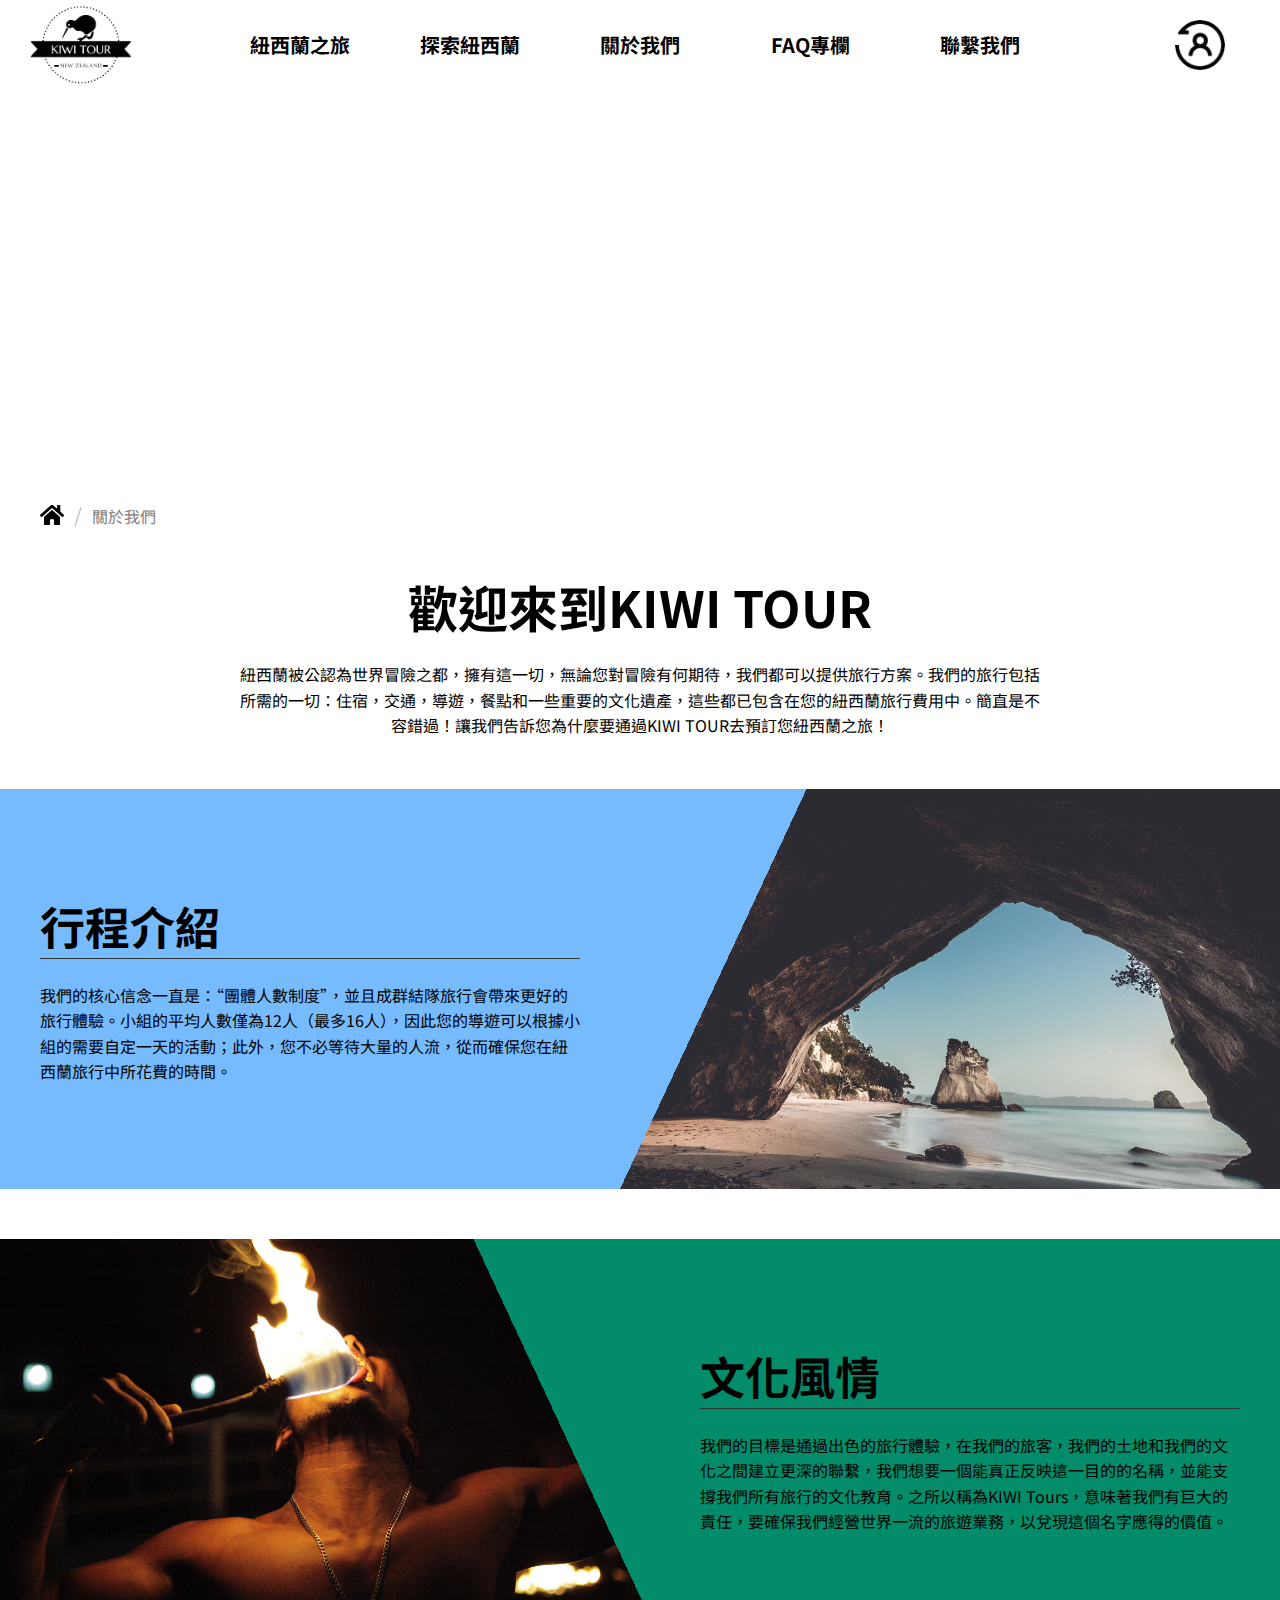
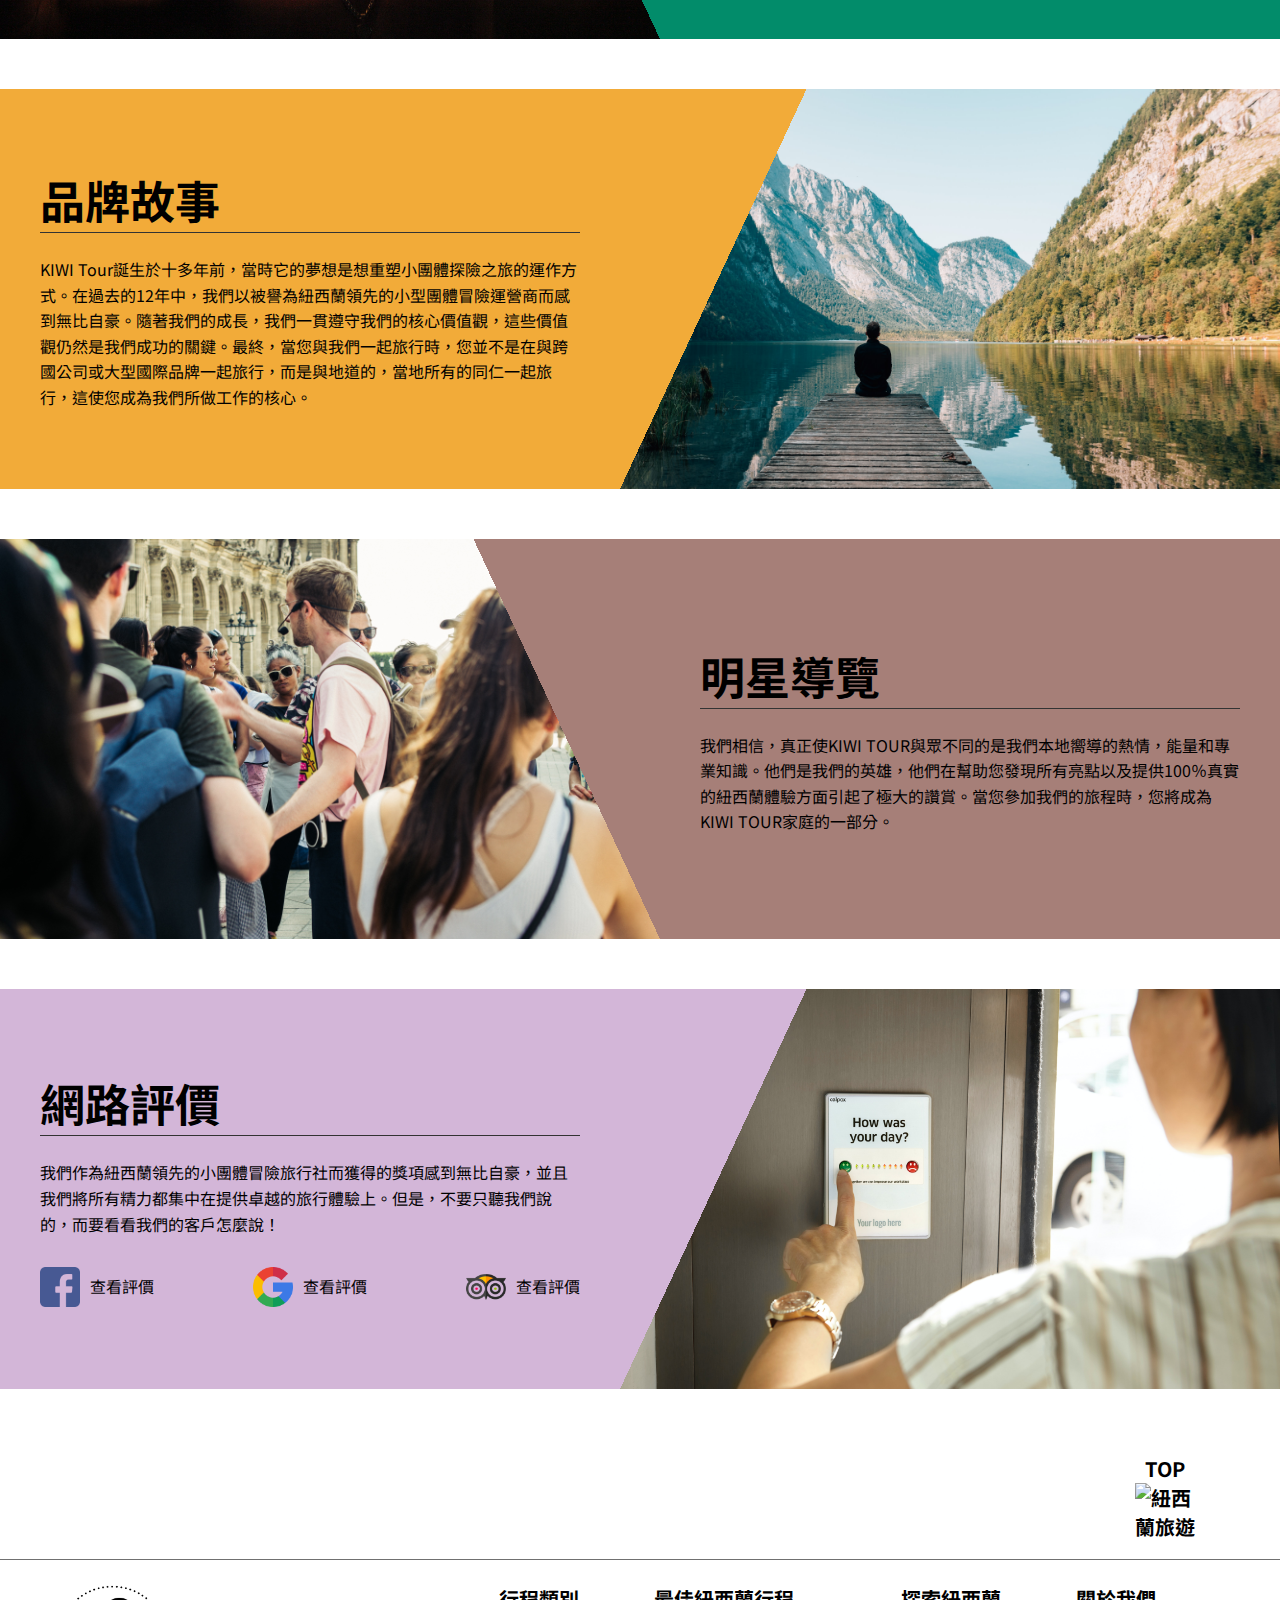
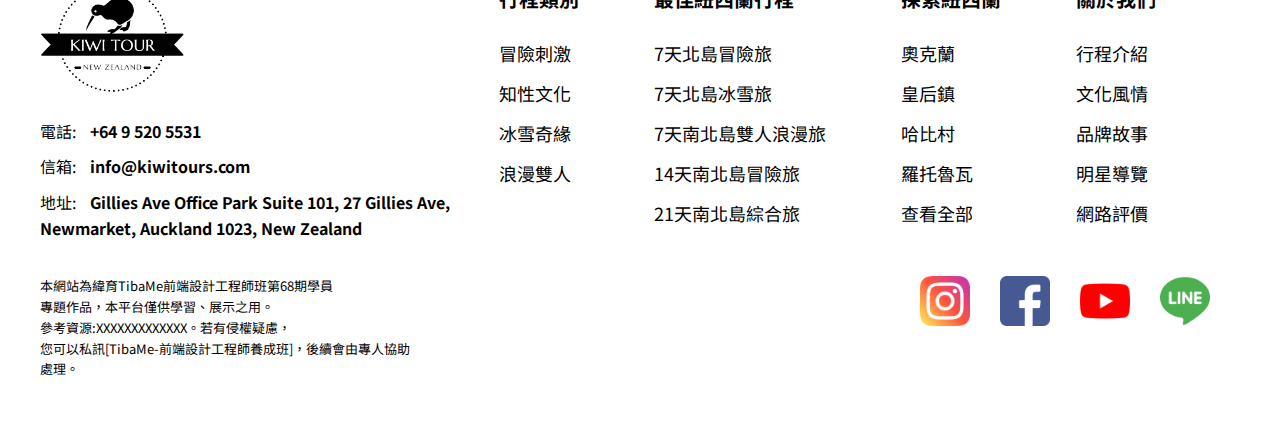
==== about-us.html @ d342725b "Version1" ====
<!DOCTYPE html>
<html lang="en">
<head>
    <meta charset="UTF-8">
    <meta http-equiv="X-UA-Compatible" content="IE=edge">
    <meta name="viewport" content="width=device-width, initial-scale=1.0">
    <title>KIWI TOUR 紐西蘭旅遊網站</title>
    <link rel="stylesheet" href="./css/homepage/common.css">
    <link rel="stylesheet" href="./css/about-us/about-us.css">
    <link rel="preconnect" href="https://fonts.gstatic.com">
    <link href="https://fonts.googleapis.com/css2?family=Noto+Sans+TC:wght@300;400;500;700&display=swap" rel="stylesheet">
    <link rel="stylesheet" href="./vender/animate/animate.css">
</head>
<body>
    <!-- Header區塊 -->
    <header>
        <nav>
            <a class="logo" href="./index.html">
                <img src="./images/logo.png" alt="紐西蘭旅遊網的logo">
            </a>
            <ul class="main-nav">
                <li>
                    <a class="cool-link" href="./index.html">紐西蘭之旅</a>
                    <ul class="sub-nav">
                        <li class="activated1"><a href="./travel-category.html">冒險刺激</a></li>
                        <li class="activated2"><a href="./travel-category.html">知性文化</a></li>
                        <li class="activated3"><a href="./travel-category.html">冰雪奇緣</a></li>
                        <li class="activated4"><a href="./travel-category.html">浪漫雙人</a></li>
                    </ul>
                </li>
                <li>
                    <a class="cool-link" href="./discover-nz.html">探索紐西蘭</a>
                    <ul class="sub-nav">
                        <li class="discover-all-destination"><a href="./discover-nz.html">查看所有地區</a></li>
                        <li class="north">
                            <a href="javascript:;">北島</a>
                            <ul class="sub-nav third">
                              <li><a href="./auckland.html">奧克蘭</a></li>
                              <li><a href="./auckland.html">羅托魯瓦</a></li>
                              <li><a href="./auckland.html">威靈頓</a></li>
                              <li><a href="./auckland.html">螢火蟲洞</a></li>
                              <li><a href="./auckland.html">哈比村</a></li>
                              <li><a href="./auckland.html">陶波湖</a></li>
                              <li><a href="./auckland.html">末日火山</a></li>   
                            </ul>
                        </li>
                        <li class="south">
                            <a href="javascript:;">南島</a>
                            <ul class="sub-nav third">
                              <li><a href="./auckland.html">基督城</a></li>
                              <li><a href="./auckland.html">提卡波湖</a></li>
                              <li><a href="./auckland.html">米佛峽灣</a></li>
                              <li><a href="./auckland.html">瓦納卡</a></li>
                              <li><a href="./auckland.html">但尼丁</a></li>
                              <li><a href="./auckland.html">皇后鎮</a></li>
                              <li><a href="./auckland.html">約瑟夫冰川</a></li>   
                            </ul>
                        </li>
                    </ul>
                </li>
                <li>
                    <a class="cool-link" href="./about-us.html">關於我們</a>
                    <ul class="sub-nav">
                        <li class="about-me-hover"><a href="./about-us.html">行程介紹</a></li>
                        <li class="about-me-hover"><a href="./about-us.html">文化風情</a></li>
                        <li class="about-me-hover"><a href="./about-us.html">品牌故事</a></li>
                        <li class="about-me-hover"><a href="./about-us.html">明星導覽</a></li>
                        <li class="about-me-hover"><a href="./about-us.html">網路評價</a></li>
                    </ul>
    
                </li>
                <li><a href="javascript:;">FAQ專欄</a></li>
                <li><a href="javascript:;">聯繫我們</a></li>
            </ul>
            <ul class="login-main-nav">
                <li>
                    <a class="login" href="javascript:;">
                        <img src="./images/icon-homepage/login.png" alt="紐西蘭旅遊網站會員登入">
                    </a>
                    <ul class="login-sub-nav">
                        <li><a href="javascript:;">登入</a></li>
                        <li><a href="javascript:;">建立帳號</a></li>
                    </ul>
                </li>    
            </ul>
        </nav>
        <div class="main-banner"></div>
    </header>
    <!-- Header區塊結束 -->
    <!-- Main區塊開始 -->
    <main>
        <!-- 麵包屑區塊 -->
        <div class="breadscrumb">
            <ul class="breadscrumb-list">
                <li>
                    <a href="./index.html">
                        <img src="./images/bread_scrumb.png" alt="麵包屑回首頁的icon">
                    </a>
                </li>
                <li><a href="./about-us.html">關於我們</a></li>

            </ul>
        </div>
        <div class="wrap">
            <h1>歡迎來到KIWI TOUR</h1>
            <p>紐西蘭被公認為世界冒險之都，擁有這一切，無論您對冒險有何期待，我們都可以提供旅行方案。我們的旅行包括所需的一切：住宿，交通，導遊，餐點和一些重要的文化遺產，這些都已包含在您的紐西蘭旅行費用中。簡直是不容錯過！讓我們告訴您為什麼要通過KIWI TOUR去預訂您紐西蘭之旅！</p>
        </div>
        <div class="wrapper">
            <div class="tour-banner">
                <div class="tour-container">
                    <div class="tourbanner-text">
                        <h2>行程介紹</h2>
                        <br>
                        <p>我們的核心信念一直是：“團體人數制度”，並且成群結隊旅行會帶來更好的旅行體驗。小組的平均人數僅為12人（最多16人），因此您的導遊可以根據小組的需要自定一天的活動；此外，您不必等待大量的人流，從而確保您在紐西蘭旅行中所花費的時間。</p>
                    </div>
                </div>
            </div>
            <div class="culture-banner">
                <div class="culture-container">
                    <div class="culturebanner-text">
                        <h2>文化風情</h2>
                        <br>
                        <p>我們的目標是通過出色的旅行體驗，在我們的旅客，我們的土地和我們的文化之間建立更深的聯繫，我們想要一個能真正反映這一目的的名稱，並能支撐我們所有旅行的文化教育。之所以稱為KIWI Tours，意味著我們有巨大的責任，要確保我們經營世界一流的旅遊業務，以兌現這個名字應得的價值。</p>
                    </div>
                </div>
            </div>
            <div class="story-banner">
                <div class="story-container">
                    <div class="storybanner-text">
                        <h2>品牌故事</h2>
                        <br>
                        <p> KIWI Tour誕生於十多年前，當時它的夢想是想重塑小團體探險之旅的運作方式。在過去的12年中，我們以被譽為紐西蘭領先的小型團體冒險運營商而感到無比自豪。隨著我們的成長，我們一貫遵守我們的核心價值觀，這些價值觀仍然是我們成功的關鍵。最終，當您與我們一起旅行時，您並不是在與跨國公司或大型國際品牌一起旅行，而是與地道的，當地所有的同仁一起旅行，這使您成為我們所做工作的核心。</p>
                    </div>
                </div>
            </div>
            <div class="guide-banner">
                <div class="guide-container">
                    <div class="guidebanner-text">
                        <h2>明星導覽</h2>
                        <br>
                        <p> 我們相信，真正使KIWI TOUR與眾不同的是我們本地嚮導的熱情，能量和專業知識。他們是我們的英雄，他們在幫助您發現所有亮點以及提供100％真實的紐西蘭體驗方面引起了極大的讚賞。當您參加我們的旅程時，您將成為KIWI TOUR家庭的一部分。</p>
                    </div>
                </div>
            </div>
            <div class="review-banner">
                <div class="review-container">
                    <div class="reviewbanner-text">
                        <h2>網路評價</h2>
                        <br>
                        <p>我們作為紐西蘭領先的小團體冒險旅行社而獲得的獎項感到無比自豪，並且我們將所有精力都集中在提供卓越的旅行體驗上。但是，不要只聽我們說的，而要看看我們的客戶怎麼說！</p>
                        <div class="review-button">
                            <div class="facebook">
                                <img src="./images/about-us/facebook.png" alt="">
                                <p>
                                    <a href="https://www.facebook.com" target="_blank">查看評價</a>
                                </p>
                            </div>
                            <div class="google">
                                <img src="./images/about-us/google.png" alt="">
                                <p>
                                    <a href="https://www.google.com" target="_blank">查看評價</a>
                                </p>
                            </div>
                            <div class="tripadvisor">
                                <img src="./images/about-us/tripadvisor.png" alt="">
                                <p>
                                    <a href="https://www.tripadvisor.com" target="_blank">查看評價</a>
                                </p>
                            </div>
                        </div>
                    </div>



                </div>
            </div>
        </div>
    </main>
    <!-- Main區塊結束 -->

    <!-- Footer區塊開始 -->
    <footer>
        <div class="footer-top">
            <a class="go-to-top" href="#">
                <span>TOP</span>
                <img src="./images/icon-HomePage/sheep.png" alt="紐西蘭旅遊網回首頁icon">
            </a>
            <div class="info">
                <a href="./index.html"><img src="./images/logo.png" alt="KiwiTours紐西蘭之旅的logo"></a>
                <p>電話: <a href="javascript:;">+64 9 520 5531</a></p>
                <p>信箱: <a href="javascript:;">info@kiwitours.com</a></p>
                <p>地址: <a href="javascript:;">Gillies Ave Office Park Suite 101, 27 Gillies Ave, Newmarket, Auckland 1023, New Zealand</a></p>
            </div>
            <ul>
                <li>
                    <span>行程類別</span>
                    <ul class="children">
                        <li><a href="./travel-category.html">冒險刺激</a></li>
                        <li><a href="./travel-category.html">知性文化</a></li>
                        <li><a href="./travel-category.html">冰雪奇緣</a></li>
                        <li><a href="./travel-category.html">浪漫雙人</a></li>
                    </ul>
                </li>
                <li>
                    <span>最佳紐西蘭行程</span>
                    <ul class="children">
                        <li><a href="./travel-item.html">7天北島冒險旅</a></li>
                        <li><a href="./travel-item.html">7天北島冰雪旅</a></li>
                        <li><a href="./travel-item.html">7天南北島雙人浪漫旅</a></li>
                        <li><a href="./travel-item.html">14天南北島冒險旅</a></li>
                        <li><a href="./travel-item.html">21天南北島綜合旅</a></li>
                    </ul>
                </li>
                <li>
                    <span>探索紐西蘭</span>
                    <ul class="children">
                        <li><a href="./auckland.html">奧克蘭</a></li>
                        <li><a href="./auckland.html">皇后鎮</a></li>
                        <li><a href="./auckland.html">哈比村</a></li>
                        <li><a href="./auckland.html">羅托魯瓦</a></li>
                        <li><a href="./discover-nz.html">查看全部</a></li>
                    </ul>
                </li>
                <li>
                    <span>關於我們</span>
                    <ul class="children">
                        <li><a href="./about-us.html">行程介紹</a></li>
                        <li><a href="./about-us.html">文化風情</a></li>
                        <li><a href="./about-us.html">品牌故事</a></li>
                        <li><a href="./about-us.html">明星導覽</a></li>
                        <li><a href="./about-us.html">網路評價</a></li>
                    </ul>
                </li>
            </ul>
        </div>
        <div class="footer-bottom">
            <div class="about">
                <p>本網站為緯育TibaMe前端設計工程師班第68期學員</p>
                <p>專題作品，本平台僅供學習、展示之用。</p>
                <p>參考資源:XXXXXXXXXXXXX。若有侵權疑慮，</p>
                <p>您可以私訊[TibaMe-前端設計工程師養成班]，後續會由專人協助處理。</p>
            </div>
            <ul>
                <li><a href="javascript:;"><img src="./images/icon-homepage/instagram.png" alt="紐西蘭之旅的官方ig連結"></a></li>
                <li><a href="javascript:;"><img src="./images/icon-homepage/facebook.png" alt="紐西蘭之旅的官方臉書連結"></a></li>
                <li><a href="javascript:;"><img src="./images/icon-homepage/youtube.png" alt="紐西蘭之旅的官方Youtube連結"></a></li>
                <li><a href="javascript:;"><img src="./images/icon-homepage/line.png" alt="紐西蘭之旅的官方Line帳號連結"></a></li>
            </ul>
        </div>
    </footer>
    <!-- Footer區塊結束 -->
    <script src="./js/travel-item.js"></script>
</body>
</html>
---- css/homepage/common.css ----
* {
  margin: 0;
  padding: 0;
}

html {
  scroll-behavior: smooth;
  font-family: "Noto Sans TC", sans-serif;
}

body {
  color: black;
}

a {
  outline: none;
  text-decoration: none;
}

ul {
  list-style: none;
}

h1 {
  font-size: 50px;
  font-weight: bold;
}
h2 {
  font-size: 45px;
  font-weight: bold;
}

h3 {
  font-size: 35px;
  font-weight: bold;
}

h4 {
  font-size: 26px;
  font-weight: bold;
}
h5 {
  font-size: 22px;
  font-weight: bold;
}

p {
  font-size: 16px;
  line-height: 1.6;
}
/* header部分 */
nav {
  width: 1260px;
  height: 80px;
  display: flex;
  justify-content: space-between;
  margin: 0 auto;
  margin-top: 5px;
  margin-bottom: 5px;
}

nav .logo {
  display: block;
  width: 100px;
  height: 100%;
  margin-left: 20px;
}

nav .logo img {
  height: 100%;
}

nav ul {
  display: flex;
  list-style: none;
  position: relative;
}

nav a {
  outline: none;
  text-decoration: none;
  color: black;
  text-align: center;
}

nav li a {
  display: block;
  padding: 0 25px;
  line-height: 80px;
  width: 120px;
  font-weight: bold;
  font-size: 20px;
}

nav .login {
  height: 100%;
  padding: 0 25px;
  display: flex;
  align-items: center;
  box-sizing: border-box;
  position: relative;
}

nav .login-sub-nav {
  position: absolute;
  display: flex;
  flex-direction: column;
  background-color: rgba(0, 0, 0, 0.5);
  right: 40px;
  top: 80px;
  opacity: 0;
  z-index: -1;
  transition: opacity 1s, z-index 0s ease 1s;
  margin-top: 5px;
}

nav .login-sub-nav a {
  line-height: 45px;
  text-align: center;
  color: white;
}

nav .login-sub-nav a:hover {
  background-color: #e01356;
  text-decoration: underline;
}

nav .login img {
  width: 50px;
  height: 50px;
}

nav .login-main-nav li:hover > .login-sub-nav {
  display: flex;
  z-index: 1;
  opacity: 1;
  transition: opacity 1s;
}

nav .main-nav li:hover > .sub-nav,
nav .sub-nav li:hover > .sub-nav {
  display: flex;
  z-index: 1;
  opacity: 1;
  transition: opacity 1s;
}

nav .sub-nav {
  position: absolute;
  flex-direction: column;
  /* display: none; */
  opacity: 0;
  z-index: -1;
  transition: opacity 1s, z-index 0s ease 1s;
  margin-top: 5px;
}

nav .sub-nav a {
  line-height: 50px;
  background-color: rgba(0, 0, 0, 0.5);
  color: white;
  text-align: center;
  width: 120px;
}

li.north ul a {
  background-color: white;
  color: black;
}

li.south ul li a {
  background-color: white;
  color: black;
}

nav .sub-nav .third {
  display: none;
  top: -5px;
  left: 100%;
  width: max-content;
  text-align: center;
  background-color: white;
  line-height: 45px;
  cursor: pointer;
  border: 1px solid grey;
}

li .activated1 a:hover {
  background-color: #70bd44;
  transition: 0.3s;
}

li .activated2 a:hover {
  background-color: #d59235;
  transition: 0.3s;
}

li .activated3 a:hover {
  background-color: #0495cf;
  transition: 0.3s;
}

li .activated4 a:hover {
  background-color: #a56072;
  transition: 0.3s;
}

li .north a:hover,
li .south a:hover {
  background-color: #e01356;
  text-decoration: underline;
  transition: 0.3s;
}

li .about-me-hover a:hover {
  background-color: #e01356;
  transition: 0.3s;
}

li .discover-all-destination a:hover {
  background-color: #e01356;
  transition: 0.3s;
}

ul .sub-nav .third li a:hover {
  background-color: #dcdcdc;
  text-decoration: underline;
  transition: 0.3s;
}

ul .sub-nav li:hover {
  text-decoration: underline;
}

/* Footer區塊 */
footer {
  border-top: 1px solid #707070;
  padding-top: 24px;
  font-size: 18px;
  margin-top: 100px;
}

footer .info {
  width: 450px;
}

footer .info > p {
  padding-bottom: 10px;
}

footer img {
  width: 145px;
  height: 110px;
  margin-bottom: 20px;
}
footer > div {
  width: 1200px;
  margin: 0 auto;
}

footer .footer-top .info p > a {
  text-decoration: none;
  color: black;
  font-weight: bold;
  margin-left: 10px;
  transition: 0.3s;
}

footer .footer-top .info p > a:hover {
  color: #e01356;
}

footer .footer-top {
  display: flex;
  margin-bottom: 25px;
}

footer .footer-top > ul {
  display: flex;
  margin: 0 auto;
}

footer .footer-top > ul > li span {
  font-size: 20px;
  font-weight: bold;
}

footer .footer-top > ul > li span:hover {
  cursor: pointer;
}

footer .footer-top > ul > li .children {
  margin-top: 20px;
}

footer .footer-top > ul > li {
  margin-right: 75px;
}

ul .children > li > a {
  color: black;
}

ul .children > li > a:hover {
  color: #e01356;
  cursor: pointer;
  transition: 0.3s;
  text-decoration: underline;
}

ul .children > li {
  line-height: 40px;
  display: flex;
  justify-content: left;
}

footer .footer-bottom {
  display: flex;
  height: 170px;
}

footer .footer-bottom .about p {
  font-size: 13px;
}

footer .footer-bottom ul {
  display: flex;
  margin-left: 500px;
}

footer .footer-bottom ul a {
  width: 60px;
  display: block;
  margin-right: 20px;
}

footer .footer-bottom ul img {
  width: 50px;
  height: 50px;
  transition: 0.5s ease-out;
}

footer .footer-bottom ul img:hover {
  margin-top: -15px;
}

.go-to-top img {
  width: 60px;
  height: 60px;
}
footer .footer-top {
  position: relative;
}

footer .footer-top .go-to-top {
  position: absolute;
  width: 50px;
  display: flex;
  flex-direction: column;
  font-size: 20px;
  color: black;
  align-items: center;
  right: 50px;
  top: -130px;
  font-weight: bold;
}
---- css/about-us/about-us.css ----
main {
  padding: 0px 0px 20px;
}

* {
  margin: 0;
  padding: 0;
}

/* Banner區塊 */
.main-banner {
  background-image: url(../../Images/about-us/about-us-banner.jpg);
  height: 400px;
  background-size: cover;
  background-position: center;
}

/* 麵包屑區塊 */

div.breadscrumb {
  height: 50px;
  padding-top: 10px;
  padding-left: 40px;
}

div.breadscrumb .breadscrumb-list img {
  height: 20px;
  padding-top: 5px;
}

div.breadscrumb .breadscrumb-list {
  display: flex;
}

div.breadscrumb .breadscrumb-list a {
  color: grey;
  text-decoration: none;
}

div.breadscrumb .breadscrumb-list a:hover {
  color: #e01356;
}

div.breadscrumb .breadscrumb-list li::before {
  content: "/";
  font-size: 20px;
  color: black;
  margin: 0 10px;
  color: silver;
}

div.breadscrumb .breadscrumb-list li:first-child::before {
  display: none;
}

/* 內文區塊 */

div.wrap h1 {
  text-align: center;
  margin: 20px 0;
}

div.wrap p {
  text-align: center;
  display: block;
  width: 800px;
  margin: 0 auto;
}

/* 行程介紹 */
div.tour-banner {
  width: 100%;
  height: 400px;
  background: linear-gradient(115deg, #7bf 55%, transparent 55%) center center /
      100% 100%,
    url(../../images/about-us/tour-banner.jpg) right center/ auto 130%;
  background-repeat: no-repeat;
  margin-bottom: 50px;
  margin-top: 50px;
}

div.tour-container {
  height: 100%;
  width: 1200px;
  margin: 0 auto;
}
div.tourbanner-text {
  height: 100%;
  display: flex;
  flex-direction: column;
  justify-content: center;
  width: 45%;
}
div.tourbanner-text h2 {
  border-bottom: 1px solid #333;
}

/* 文化風情 */
div.culture-banner {
  width: 100%;
  height: 400px;
  background: linear-gradient(245deg, #028c6a 55%, transparent 55%) center
      center / 100% 100%,
    url(../../images/about-us/culture-banner.jpg) left center/ auto 120%;
  margin-bottom: 50px;
}

div.culture-container {
  height: 100%;
  width: 1200px;
  margin: 0 auto;
}
div.culturebanner-text {
  height: 100%;
  display: flex;
  flex-direction: column;
  justify-content: center;
  width: 45%;
  float: right;
}
div.culturebanner-text h2 {
  border-bottom: 1px solid #333;
}

/* 品牌故事 */
div.story-banner {
  width: 100%;
  height: 400px;
  background: linear-gradient(115deg, #f2ab39 55%, transparent 55%) center
      center / 100% 100%,
    url(../../images/about-us/story-banner.jpg) right center/ auto 130%;
  background-repeat: no-repeat;
  margin-bottom: 50px;
}

div.story-container {
  height: 100%;
  width: 1200px;
  margin: 0 auto;
}
div.storybanner-text {
  height: 100%;
  display: flex;
  flex-direction: column;
  justify-content: center;
  width: 45%;
}
div.storybanner-text h2 {
  border-bottom: 1px solid #333;
}

/* 明星導覽 */
div.guide-banner {
  width: 100%;
  height: 400px;
  background: linear-gradient(245deg, #a67f78 55%, transparent 55%) center
      center / 100% 100%,
    url(../../images/about-us/guide-banner.jpg) left center/ auto 120%;
  margin-bottom: 50px;
}

div.guide-container {
  height: 100%;
  width: 1200px;
  margin: 0 auto;
}
div.guidebanner-text {
  height: 100%;
  display: flex;
  flex-direction: column;
  justify-content: center;
  width: 45%;
  float: right;
}
div.guidebanner-text h2 {
  border-bottom: 1px solid #333;
}

/* 網路評價 */
div.review-banner {
  width: 100%;
  height: 400px;
  background: linear-gradient(115deg, #d3b6d8 55%, transparent 55%) center
      center / 100% 100%,
    url(../../images/about-us/review-banner.jpg) right center/ auto 130%;
  background-repeat: no-repeat;
  margin-bottom: 50px;
}

div.review-container {
  height: 100%;
  width: 1200px;
  margin: 0 auto;
}
div.reviewbanner-text {
  height: 100%;
  display: flex;
  flex-direction: column;
  justify-content: center;
  width: 45%;
}
div.reviewbanner-text h2 {
  border-bottom: 1px solid #333;
}

div.review-button {
  display: flex;
  margin-top: 30px;
  justify-content: space-between;
}

div.facebook,
div.google,
div.tripadvisor {
  display: flex;
  align-items: center;
}

div.facebook img,
div.google img,
div.tripadvisor img {
  width: 40px;
  height: 40px;
  margin-right: 10px;
}

div.review-button a {
  color: black;
}

div.review-button a:hover {
  cursor: pointer;
  color: #e01356;
}
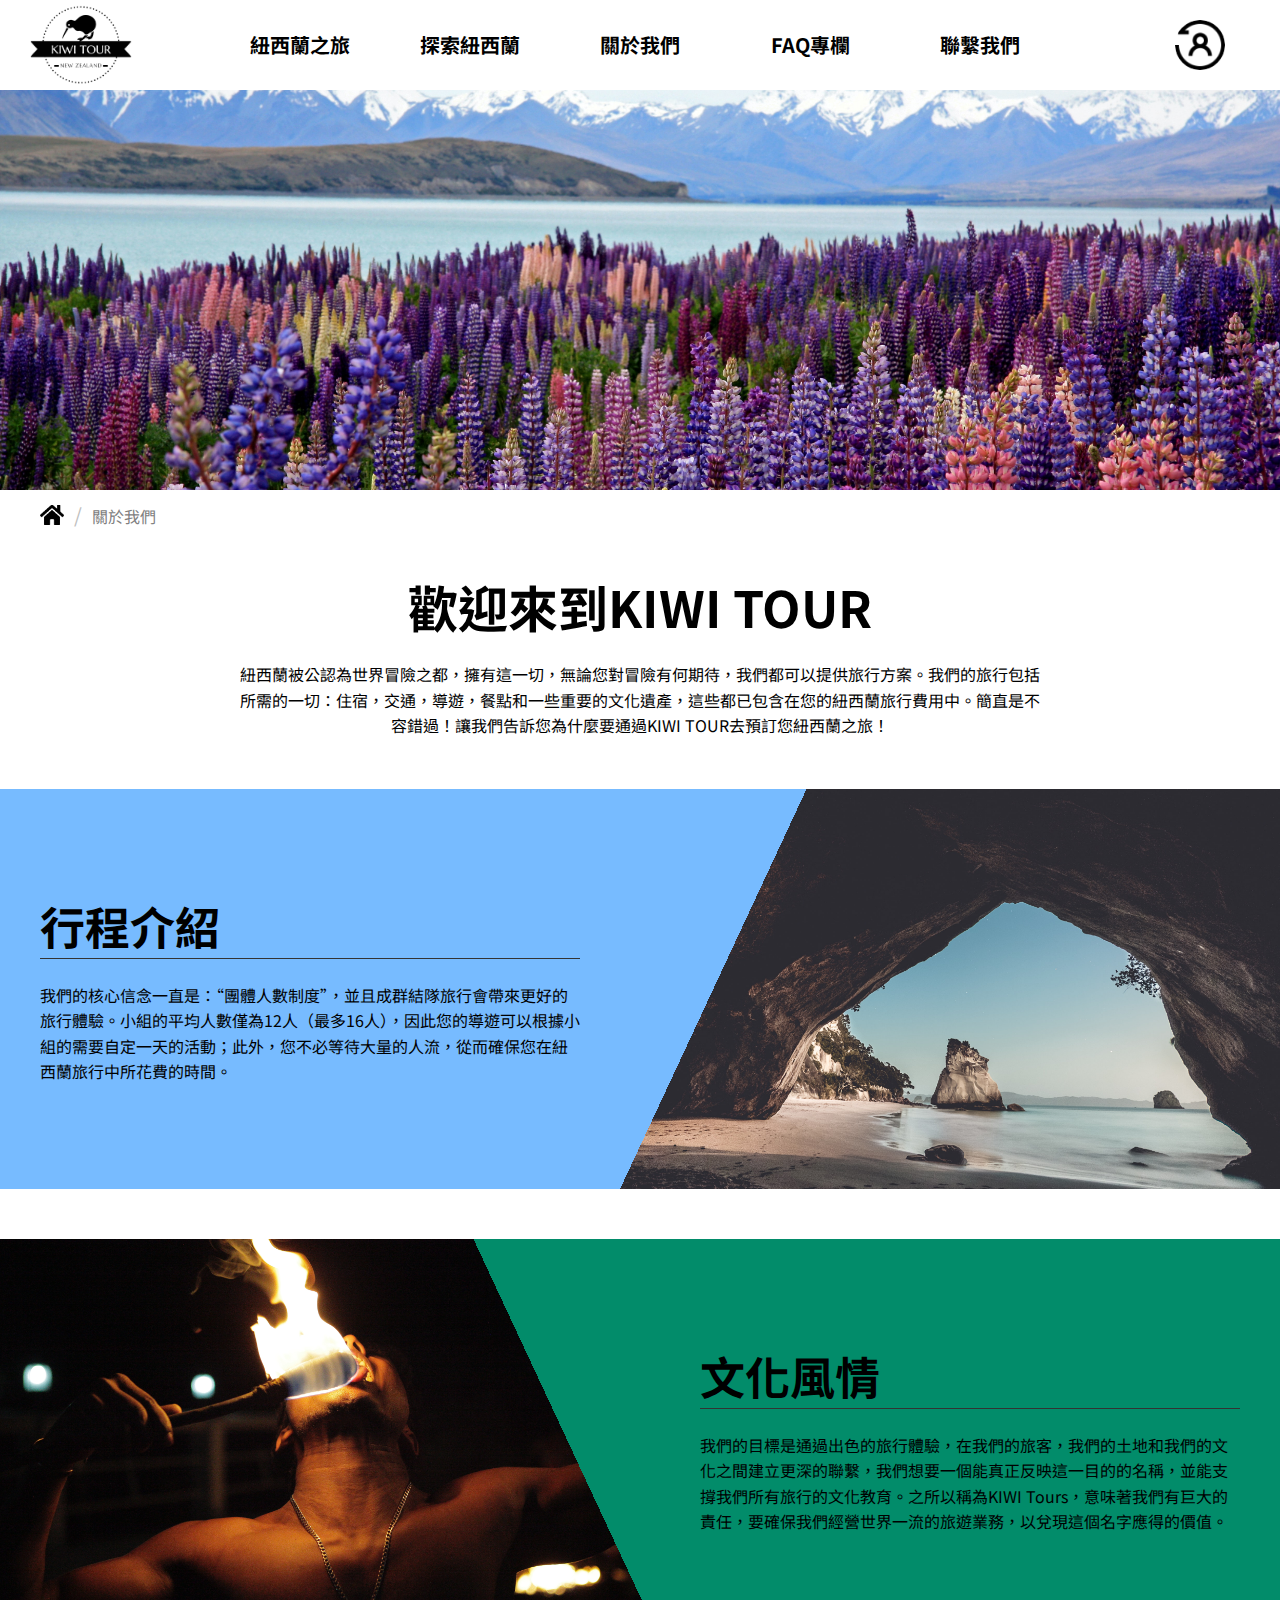
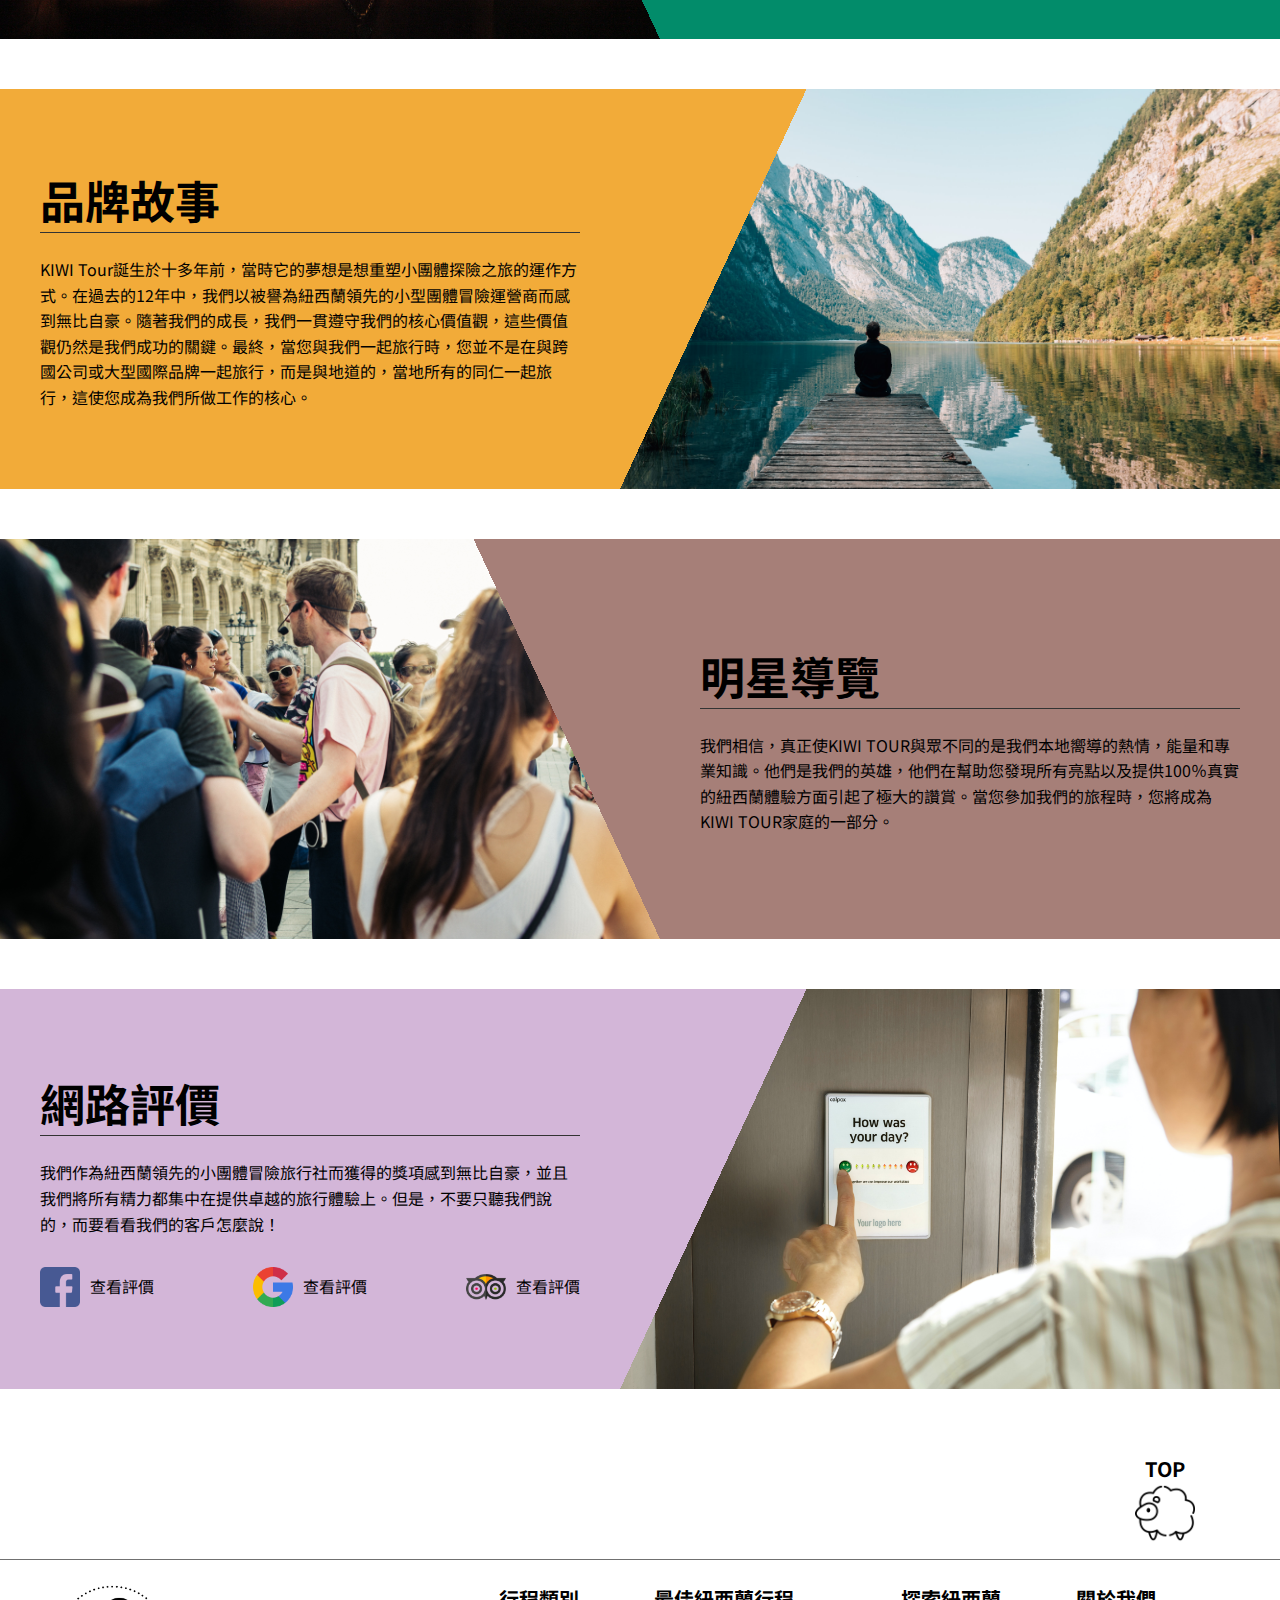
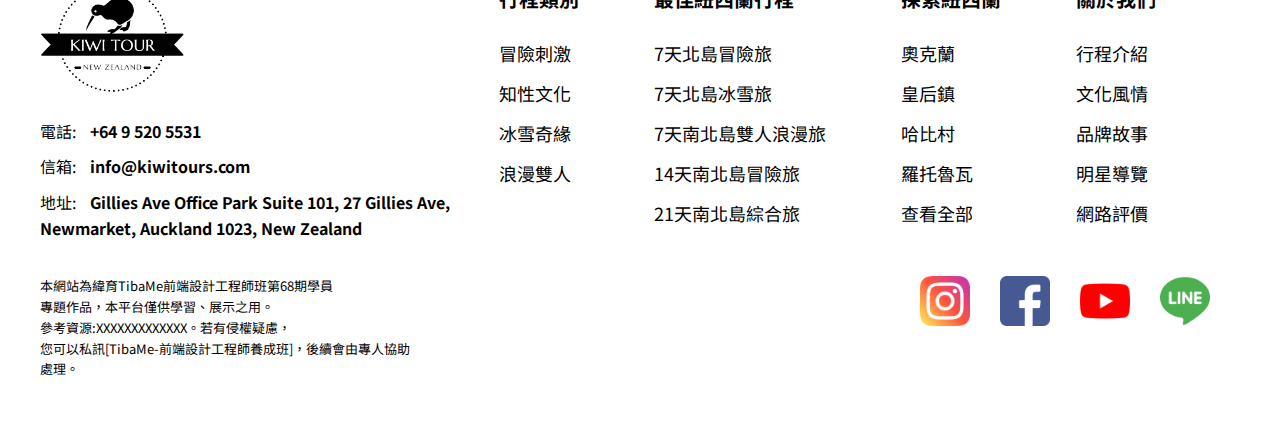
==== commit ec4155d5: "Update 0513" ====
--- a/about-us.html
+++ b/about-us.html
@@ -183,7 +183,7 @@
         <div class="footer-top">
             <a class="go-to-top" href="#">
                 <span>TOP</span>
-                <img src="./images/icon-HomePage/sheep.png" alt="紐西蘭旅遊網回首頁icon">
+                <img src="./images/icon-homepage/sheep.png" alt="紐西蘭旅遊網回首頁icon">
             </a>
             <div class="info">
                 <a href="./index.html"><img src="./images/logo.png" alt="KiwiTours紐西蘭之旅的logo"></a>
--- a/css/about-us/about-us.css
+++ b/css/about-us/about-us.css
@@ -9,7 +9,7 @@
 
 /* Banner區塊 */
 .main-banner {
-  background-image: url(../../Images/about-us/about-us-banner.jpg);
+  background-image: url(../../images/about-us/about-us-banner.jpg);
   height: 400px;
   background-size: cover;
   background-position: center;
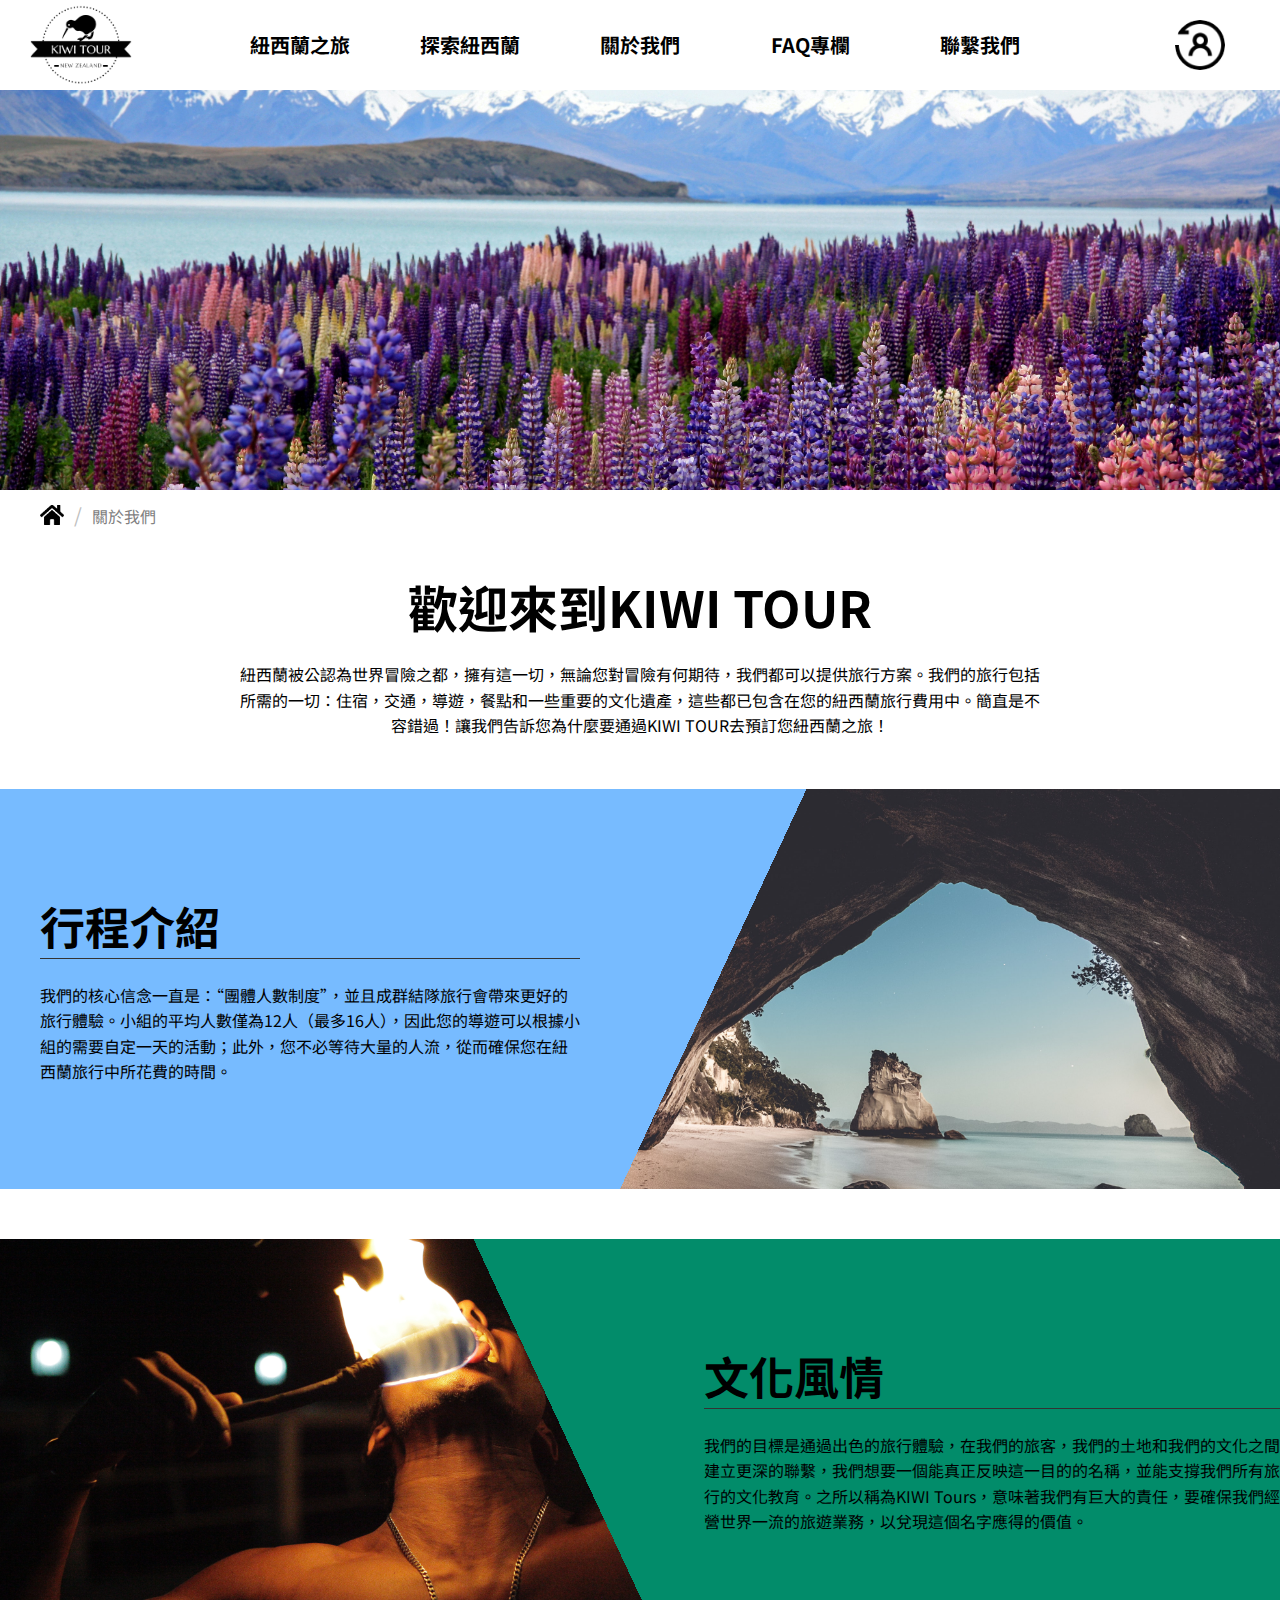
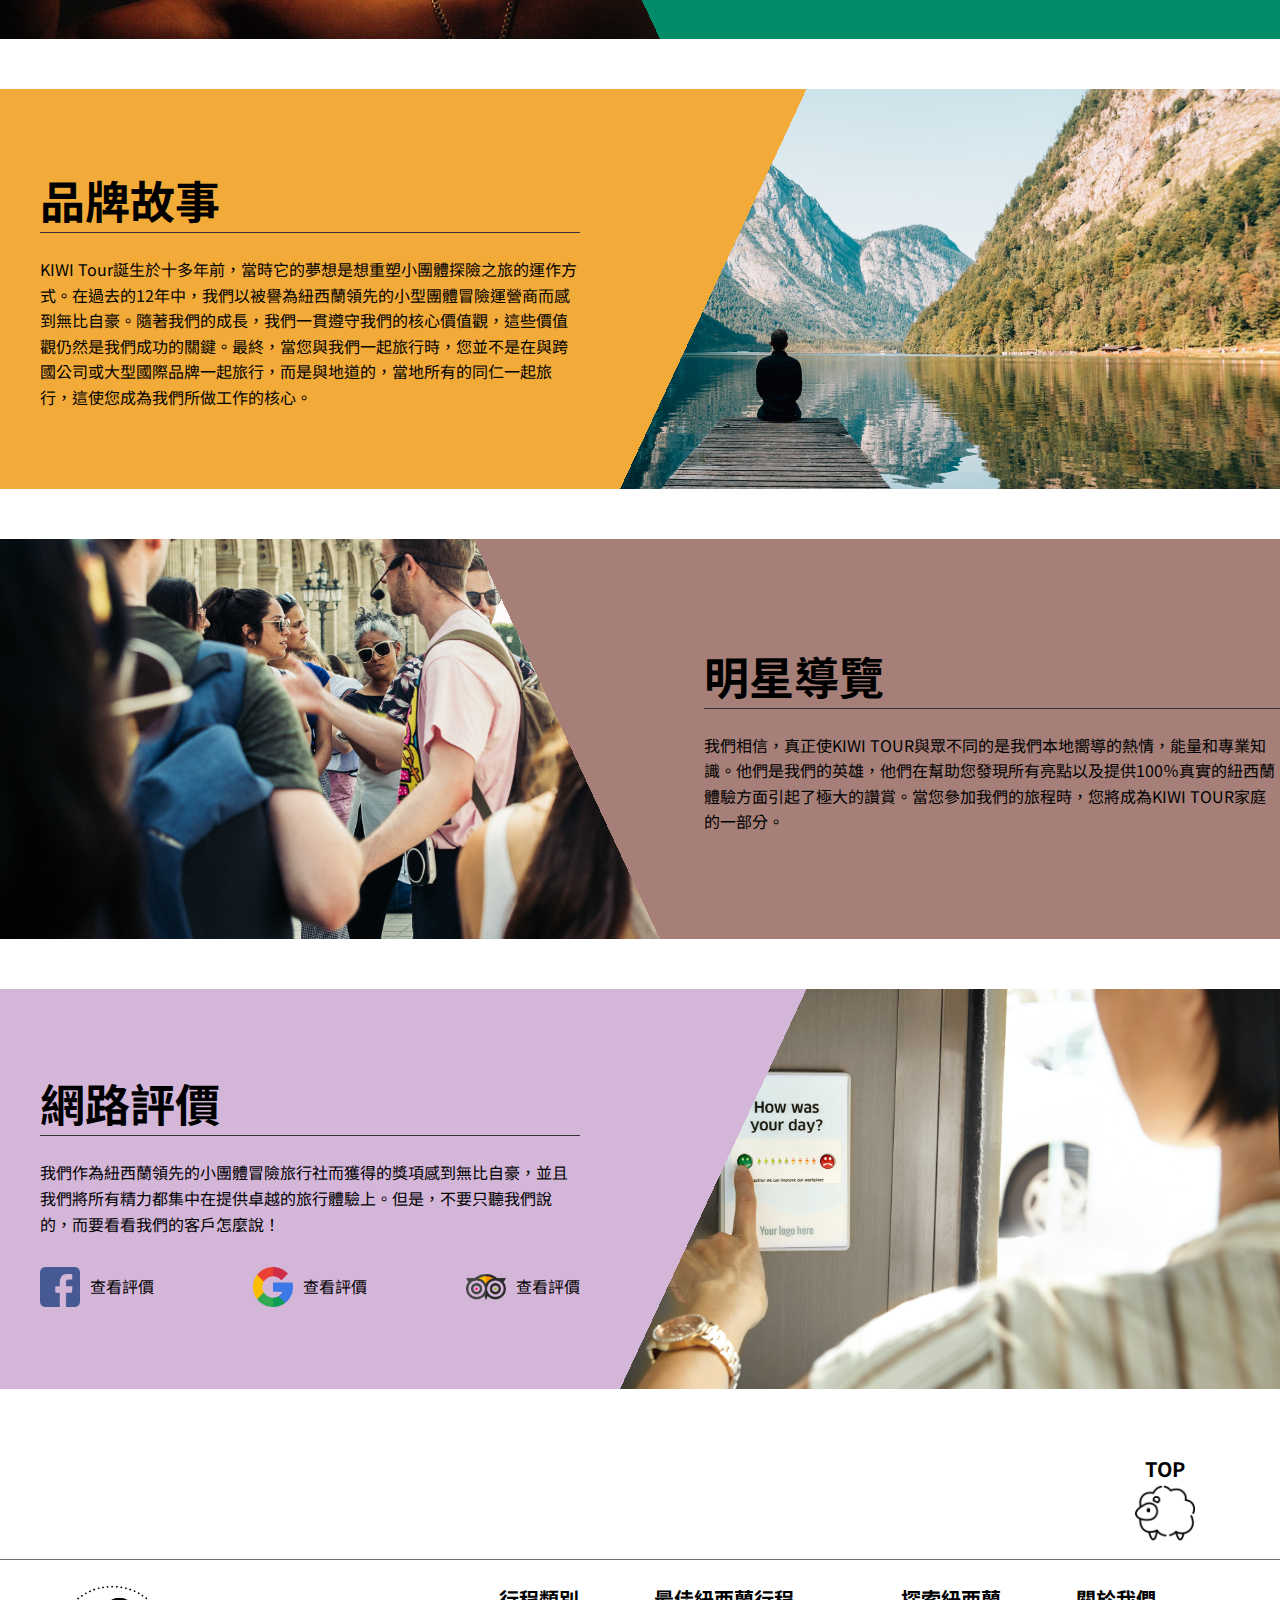
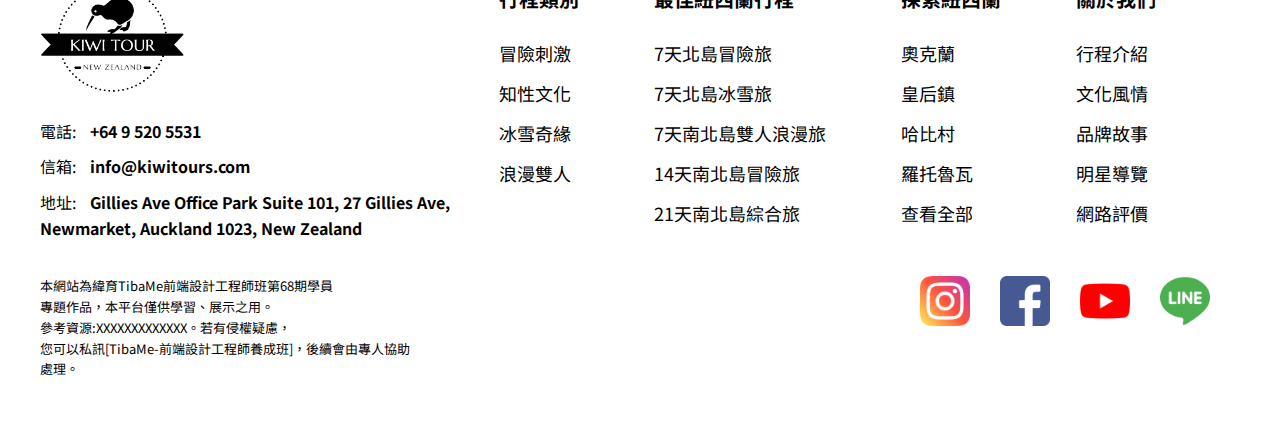
==== commit 3f66dd70: "Update RWD 0609 21:35" ====
--- a/about-us.html
+++ b/about-us.html
@@ -7,6 +7,7 @@
     <title>KIWI TOUR 紐西蘭旅遊網站</title>
     <link rel="stylesheet" href="./css/homepage/common.css">
     <link rel="stylesheet" href="./css/about-us/about-us.css">
+    <link rel="stylesheet" href="./css/hamburgers.min.css">
     <link rel="preconnect" href="https://fonts.gstatic.com">
     <link href="https://fonts.googleapis.com/css2?family=Noto+Sans+TC:wght@300;400;500;700&display=swap" rel="stylesheet">
     <link rel="stylesheet" href="./vender/animate/animate.css">
@@ -69,20 +70,35 @@
                     </ul>
     
                 </li>
-                <li><a href="javascript:;">FAQ專欄</a></li>
-                <li><a href="javascript:;">聯繫我們</a></li>
+                <li><a class="cool-link" href="./faq.html">FAQ專欄</a></li>
+                <li><a class="cool-link" href="./contact-us.html">聯繫我們</a></li>
             </ul>
             <ul class="login-main-nav">
                 <li>
-                    <a class="login" href="javascript:;">
+                    <a class="login" href="./log-in.html">
                         <img src="./images/icon-homepage/login.png" alt="紐西蘭旅遊網站會員登入">
                     </a>
                     <ul class="login-sub-nav">
-                        <li><a href="javascript:;">登入</a></li>
-                        <li><a href="javascript:;">建立帳號</a></li>
+                        <li><a href="./log-in.html">登入</a></li>
+                        <li><a href="./log-in.html">建立帳號</a></li>
                     </ul>
                 </li>    
             </ul>
+            <div class="mobile-nav">
+                <button class="hamburger hamburger--vortex" type="button">
+                  <span class="hamburger-box">
+                    <span class="hamburger-inner"></span>
+                  </span>
+                </button>
+                <ul>
+                  <li><a href="./travel-category.html">紐西蘭之旅</a></li>
+                  <li><a href="./discover-nz.html">探索紐西蘭</a></li>
+                  <li><a href="./about-us.html">關於我們</a></li>
+                  <li><a href="./faq.html">FAQ專欄</a></li>
+                  <li><a href="./contact-us.html">聯繫我們</a></li>
+                  <li><a href="./log-in.html">會員登入</a></li>
+                </ul>
+            </div>
         </nav>
         <div class="main-banner"></div>
     </header>
@@ -169,10 +185,93 @@
                             </div>
                         </div>
                     </div>
-
-
-
-                </div>
+                </div>
+            </div>
+        </div>
+        <div class="wrapper-rwd">
+            <div class="tour-banner-rwd">
+                <div class="tour-container-rwd">
+                    <div class="tourbanner-text-rwd">
+                        <h2>行程介紹</h2>
+                        <br>
+                        <p>我們的核心信念一直是：“團體人數制度”，並且成群結隊旅行會帶來更好的旅行體驗。小組的平均人數僅為12人（最多16人），因此您的導遊可以根據小組的需要自定一天的活動；此外，您不必等待大量的人流，從而確保您在紐西蘭旅行中所花費的時間。</p>
+                    </div>
+                </div>
+            </div>
+            <div class="thumbnail-rwd">
+                <img src="./images/about-us/tour-banner.jpg" alt="">
+            </div>
+
+            <div class="culture-banner-rwd">
+                <div class="culture-container-rwd">
+                    <div class="culturebanner-text-rwd">
+                        <h2>文化風情</h2>
+                        <br>
+                        <p>我們的核心信念一直是：“團體人數制度”，並且成群結隊旅行會帶來更好的旅行體驗。小組的平均人數僅為12人（最多16人），因此您的導遊可以根據小組的需要自定一天的活動；此外，您不必等待大量的人流，從而確保您在紐西蘭旅行中所花費的時間。</p>
+                    </div>
+                </div>
+            </div>
+            <div class="thumbnail-rwd">
+                <img src="./images/about-us/culture-banner.jpg" alt="">
+            </div>
+
+            <div class="story-banner-rwd">
+                <div class="story-container-rwd">
+                    <div class="storybanner-text-rwd">
+                        <h2>品牌故事</h2>
+                        <br>
+                        <p>我們的核心信念一直是：“團體人數制度”，並且成群結隊旅行會帶來更好的旅行體驗。小組的平均人數僅為12人（最多16人），因此您的導遊可以根據小組的需要自定一天的活動；此外，您不必等待大量的人流，從而確保您在紐西蘭旅行中所花費的時間。</p>
+                    </div>
+                </div>
+            </div>
+            <div class="thumbnail-rwd">
+                <img src="./images/about-us/story-banner.jpg" alt="">
+            </div>
+
+            <div class="guide-banner-rwd">
+                <div class="guide-container-rwd">
+                    <div class="guidebanner-text-rwd">
+                        <h2>明星導覽</h2>
+                        <br>
+                        <p>我們的核心信念一直是：“團體人數制度”，並且成群結隊旅行會帶來更好的旅行體驗。小組的平均人數僅為12人（最多16人），因此您的導遊可以根據小組的需要自定一天的活動；此外，您不必等待大量的人流，從而確保您在紐西蘭旅行中所花費的時間。</p>
+                    </div>
+                </div>
+            </div>
+            <div class="thumbnail-rwd">
+                <img src="./images/about-us/guide-banner.jpg" alt="">
+            </div>
+
+            <div class="review-banner-rwd">
+                <div class="review-container-rwd">
+                    <div class="review-text-rwd">
+                        <h2>網路評價</h2>
+                        <br>
+                        <p>我們作為紐西蘭領先的小團體冒險旅行社而獲得的獎項感到無比自豪，並且我們將所有精力都集中在提供卓越的旅行體驗上。但是，不要只聽我們說的，而要看看我們的客戶怎麼說！</p>
+                    </div>
+                    <div class="review-button">
+                        <div class="facebook">
+                            <img src="./images/about-us/facebook.png" alt="">
+                            <p>
+                                <a href="https://www.facebook.com" target="_blank">查看評價</a>
+                            </p>
+                        </div>
+                        <div class="google">
+                            <img src="./images/about-us/google.png" alt="">
+                            <p>
+                                <a href="https://www.google.com" target="_blank">查看評價</a>
+                            </p>
+                        </div>
+                        <div class="tripadvisor">
+                            <img src="./images/about-us/tripadvisor.png" alt="">
+                            <p>
+                                <a href="https://www.tripadvisor.com" target="_blank">查看評價</a>
+                            </p>
+                        </div>
+                    </div>
+                </div>
+            </div>
+            <div class="thumbnail-rwd">
+                <img src="./images/about-us/review-banner.jpg" alt="">
             </div>
         </div>
     </main>
@@ -250,5 +349,13 @@
     </footer>
     <!-- Footer區塊結束 -->
     <script src="./js/travel-item.js"></script>
+
+    <script>
+        document.querySelector('.mobile-nav').addEventListener('click', function() {
+          this.classList.toggle('active');
+          this.querySelector('.hamburger').classList.toggle('is-active');
+        });
+    </script>
+
 </body>
 </html>--- a/css/homepage/common.css
+++ b/css/homepage/common.css
@@ -90,6 +90,10 @@
   width: 120px;
   font-weight: bold;
   font-size: 20px;
+}
+
+nav .main-nav li .cool-link:hover {
+  color: #e01356;
 }
 
 nav .login {
@@ -364,3 +368,203 @@
   top: -130px;
   font-weight: bold;
 }
+
+/* RWD */
+
+nav .mobile-nav {
+  display: none;
+}
+
+nav .hamburger {
+  display: none;
+}
+
+@media screen and (max-width: 767px) {
+  nav {
+    width: 100%;
+  }
+
+  nav ul.main-nav {
+    display: none;
+  }
+
+  nav .login-main-nav {
+    display: none;
+  }
+
+  nav .hamburger {
+    display: inline-block;
+    height: 100%;
+    width: 100%;
+    margin: 0;
+    padding: 0;
+  }
+
+  nav .mobile-nav {
+    display: block;
+    position: relative;
+    height: 86%;
+    width: 50px;
+    transition: all 0.3s;
+  }
+
+  nav .mobile-nav ul {
+    display: none;
+  }
+
+  nav .mobile-nav.active {
+    width: 245px;
+    position: fixed;
+    right: 0;
+    top: 0;
+    display: flex;
+    background-color: rgba(138, 126, 126, 0.9);
+    z-index: 10;
+  }
+
+  nav .mobile-nav.active .hamburger {
+    height: 100px;
+  }
+
+  nav .mobile-nav.active ul {
+    display: block;
+  }
+
+  nav .mobile-nav.active a {
+    color: white;
+    line-height: 100px;
+  }
+
+  nav .mobile-nav.active a:hover {
+    color: #e01356;
+    transition: 0.5s;
+  }
+
+  footer > div {
+    width: 100%;
+  }
+
+  footer .footer-top {
+    flex-direction: column;
+    align-items: center;
+    width: 100%;
+  }
+
+  footer .footer-top .info {
+    width: 80%;
+    margin-bottom: 30px;
+    text-align: center;
+  }
+
+  footer .footer-top .info > a {
+    width: 244px;
+    margin: 0 auto 30px;
+  }
+
+  footer .footer-top .info > p {
+    text-align: left;
+    margin-left: 30px;
+  }
+
+  footer .footer-top > ul {
+    flex-wrap: wrap;
+  }
+
+  footer .footer-top > ul > li {
+    width: 49%;
+    margin-bottom: 50px;
+    text-align: center;
+    margin-right: 0;
+  }
+
+  footer .footer-top > ul > li a {
+    width: 100%;
+  }
+
+  footer .footer-top > ul > li:not(:last-child) {
+    margin-right: 0;
+  }
+
+  footer .footer-top > ul > li .children {
+    text-align: center;
+  }
+
+  footer .footer-bottom {
+    text-align: center;
+    flex-direction: column-reverse;
+    padding-bottom: 50px;
+    line-height: 1.2;
+    height: auto;
+  }
+
+  footer .footer-bottom ul {
+    margin: 0 auto;
+  }
+}
+
+@media screen and (max-width: 1199px) {
+  footer > div {
+    width: 100%;
+  }
+
+  nav {
+    width: 100%;
+  }
+
+  nav ul.main-nav {
+    display: none;
+  }
+
+  nav .login-main-nav {
+    display: none;
+  }
+
+  nav .hamburger {
+    display: inline-block;
+    height: 100%;
+    width: 100%;
+    margin: 0;
+    padding: 0;
+  }
+
+  nav .mobile-nav {
+    display: block;
+    position: relative;
+    height: 100%;
+    width: 50px;
+    transition: all 0.3s;
+  }
+
+  nav .mobile-nav ul {
+    display: none;
+  }
+
+  nav .mobile-nav.active {
+    width: 245px;
+    position: fixed;
+    right: 0;
+    top: 0;
+    display: flex;
+    background-color: rgba(138, 126, 126, 0.9);
+    z-index: 10;
+  }
+
+  nav .mobile-nav.active .hamburger {
+    height: 157px;
+  }
+
+  nav .mobile-nav.active ul {
+    display: block;
+  }
+
+  nav .mobile-nav.active a {
+    color: white;
+    line-height: 0px;
+    margin-top: 85px;
+  }
+
+  nav .mobile-nav.active a:hover {
+    color: #e01356;
+    transition: 0.5s;
+  }
+}
--- a/css/about-us/about-us.css
+++ b/css/about-us/about-us.css
@@ -73,7 +73,7 @@
   height: 400px;
   background: linear-gradient(115deg, #7bf 55%, transparent 55%) center center /
       100% 100%,
-    url(../../images/about-us/tour-banner.jpg) right center/ auto 130%;
+    url(../../images/about-us/tour-banner.jpg) right center/ auto 160%;
   background-repeat: no-repeat;
   margin-bottom: 50px;
   margin-top: 50px;
@@ -101,13 +101,13 @@
   height: 400px;
   background: linear-gradient(245deg, #028c6a 55%, transparent 55%) center
       center / 100% 100%,
-    url(../../images/about-us/culture-banner.jpg) left center/ auto 120%;
+    url(../../images/about-us/culture-banner.jpg) left center/ auto 160%;
   margin-bottom: 50px;
 }
 
 div.culture-container {
   height: 100%;
-  width: 1200px;
+  width: 100%;
   margin: 0 auto;
 }
 div.culturebanner-text {
@@ -128,7 +128,7 @@
   height: 400px;
   background: linear-gradient(115deg, #f2ab39 55%, transparent 55%) center
       center / 100% 100%,
-    url(../../images/about-us/story-banner.jpg) right center/ auto 130%;
+    url(../../images/about-us/story-banner.jpg) right center/ auto 160%;
   background-repeat: no-repeat;
   margin-bottom: 50px;
 }
@@ -155,13 +155,13 @@
   height: 400px;
   background: linear-gradient(245deg, #a67f78 55%, transparent 55%) center
       center / 100% 100%,
-    url(../../images/about-us/guide-banner.jpg) left center/ auto 120%;
+    url(../../images/about-us/guide-banner.jpg) left center/ auto 160%;
   margin-bottom: 50px;
 }
 
 div.guide-container {
   height: 100%;
-  width: 1200px;
+  width: 100%;
   margin: 0 auto;
 }
 div.guidebanner-text {
@@ -182,7 +182,7 @@
   height: 400px;
   background: linear-gradient(115deg, #d3b6d8 55%, transparent 55%) center
       center / 100% 100%,
-    url(../../images/about-us/review-banner.jpg) right center/ auto 130%;
+    url(../../images/about-us/review-banner.jpg) right center/ auto 160%;
   background-repeat: no-repeat;
   margin-bottom: 50px;
 }
@@ -232,3 +232,142 @@
   cursor: pointer;
   color: #e01356;
 }
+
+div.wrapper-rwd {
+  display: none;
+}
+
+@media screen and (max-width: 1199px) {
+  main {
+    width: 100%;
+  }
+
+  div.wrapper-rwd {
+    display: block;
+  }
+
+  div.wrap {
+    width: 100%;
+  }
+
+  div.wrap h1 {
+    width: 100%;
+    margin: 0 auto;
+  }
+
+  div.wrap p {
+    width: 85%;
+    padding: 10px 20px;
+    align-items: center;
+    text-align: left;
+  }
+
+  div.wrapper {
+    display: none;
+  }
+
+  div.wrapper-rwd {
+    width: 100%;
+  }
+  div.tour-banner-rwd {
+    width: 100%;
+    height: auto;
+    background-color: #7bf;
+    margin-top: 50px;
+  }
+
+  div.tour-container-rwd {
+    padding: 10px 20px;
+  }
+
+  div.tourbanner-text-rwd h2 {
+    border-bottom: 1px solid #333;
+  }
+
+  div.thumbnail-rwd {
+    width: 100%;
+    height: auto;
+  }
+  div.thumbnail-rwd img {
+    width: 100%;
+  }
+
+  div.culture-banner-rwd {
+    width: 100%;
+    height: auto;
+    background-color: #028c6a;
+    margin-top: 50px;
+  }
+
+  div.culture-container-rwd {
+    padding: 10px 20px;
+  }
+
+  div.culturebanner-text-rwd h2 {
+    border-bottom: 1px solid #333;
+  }
+  div.story-banner-rwd {
+    width: 100%;
+    height: auto;
+    background-color: #f2ab39;
+    margin-top: 50px;
+  }
+
+  div.story-container-rwd {
+    padding: 10px 20px;
+  }
+
+  div.storybanner-text-rwd h2 {
+    border-bottom: 1px solid #333;
+  }
+
+  div.guide-banner-rwd {
+    width: 100%;
+    height: auto;
+    background-color: #a67f78;
+    margin-top: 50px;
+  }
+
+  div.guide-container-rwd {
+    padding: 10px 20px;
+  }
+
+  div.guidebanner-text-rwd h2 {
+    border-bottom: 1px solid #333;
+  }
+
+  div.review-banner-rwd {
+    width: 100%;
+    height: auto;
+    background-color: #d3b6d8;
+    margin-top: 50px;
+  }
+
+  div.review-container-rwd {
+    padding: 10px 20px;
+  }
+
+  div.review-text-rwd h2 {
+    border-bottom: 1px solid #333;
+  }
+
+  div.review-button {
+    width: 100%;
+    flex-direction: column;
+    align-items: center;
+  }
+
+  div.facebook {
+    margin-bottom: 10px;
+  }
+
+  div.google {
+    margin-bottom: 10px;
+  }
+}
+
+@media (max-width: 768px) {
+  .main-banner {
+    height: 200px;
+  }
+}
--- a/css/hamburgers.min.css
+++ b/css/hamburgers.min.css
@@ -0,0 +1,7 @@
+/*!
+ * Hamburgers
+ * @description Tasty CSS-animated hamburgers
+ * @author Jonathan Suh @jonsuh
+ * @site https://jonsuh.com/hamburgers
+ * @link https://github.com/jonsuh/hamburgers
+ */.hamburger{font:inherit;display:inline-block;overflow:visible;margin:0;padding:15px;cursor:pointer;transition-timing-function:linear;transition-duration:.15s;transition-property:opacity,filter;text-transform:none;color:inherit;border:0;background-color:transparent}.hamburger.is-active:hover,.hamburger:hover{opacity:.7}.hamburger.is-active .hamburger-inner,.hamburger.is-active .hamburger-inner:after,.hamburger.is-active .hamburger-inner:before{background-color:#000}.hamburger-box{position:relative;display:inline-block;width:40px;height:24px}.hamburger-inner{top:50%;display:block;margin-top:-2px}.hamburger-inner,.hamburger-inner:after,.hamburger-inner:before{position:absolute;width:40px;height:4px;transition-timing-function:ease;transition-duration:.15s;transition-property:transform;border-radius:4px;background-color:#000}.hamburger-inner:after,.hamburger-inner:before{display:block;content:""}.hamburger-inner:before{top:-10px}.hamburger-inner:after{bottom:-10px}.hamburger--3dx .hamburger-box{perspective:80px}.hamburger--3dx .hamburger-inner{transition:transform .15s cubic-bezier(.645,.045,.355,1),background-color 0s cubic-bezier(.645,.045,.355,1) .1s}.hamburger--3dx .hamburger-inner:after,.hamburger--3dx .hamburger-inner:before{transition:transform 0s cubic-bezier(.645,.045,.355,1) .1s}.hamburger--3dx.is-active .hamburger-inner{transform:rotateY(180deg);background-color:transparent!important}.hamburger--3dx.is-active .hamburger-inner:before{transform:translate3d(0,10px,0) rotate(45deg)}.hamburger--3dx.is-active .hamburger-inner:after{transform:translate3d(0,-10px,0) rotate(-45deg)}.hamburger--3dx-r .hamburger-box{perspective:80px}.hamburger--3dx-r .hamburger-inner{transition:transform .15s cubic-bezier(.645,.045,.355,1),background-color 0s cubic-bezier(.645,.045,.355,1) .1s}.hamburger--3dx-r .hamburger-inner:after,.hamburger--3dx-r .hamburger-inner:before{transition:transform 0s cubic-bezier(.645,.045,.355,1) .1s}.hamburger--3dx-r.is-active .hamburger-inner{transform:rotateY(-180deg);background-color:transparent!important}.hamburger--3dx-r.is-active .hamburger-inner:before{transform:translate3d(0,10px,0) rotate(45deg)}.hamburger--3dx-r.is-active .hamburger-inner:after{transform:translate3d(0,-10px,0) rotate(-45deg)}.hamburger--3dy .hamburger-box{perspective:80px}.hamburger--3dy .hamburger-inner{transition:transform .15s cubic-bezier(.645,.045,.355,1),background-color 0s cubic-bezier(.645,.045,.355,1) .1s}.hamburger--3dy .hamburger-inner:after,.hamburger--3dy .hamburger-inner:before{transition:transform 0s cubic-bezier(.645,.045,.355,1) .1s}.hamburger--3dy.is-active .hamburger-inner{transform:rotateX(-180deg);background-color:transparent!important}.hamburger--3dy.is-active .hamburger-inner:before{transform:translate3d(0,10px,0) rotate(45deg)}.hamburger--3dy.is-active .hamburger-inner:after{transform:translate3d(0,-10px,0) rotate(-45deg)}.hamburger--3dy-r .hamburger-box{perspective:80px}.hamburger--3dy-r .hamburger-inner{transition:transform .15s cubic-bezier(.645,.045,.355,1),background-color 0s cubic-bezier(.645,.045,.355,1) .1s}.hamburger--3dy-r .hamburger-inner:after,.hamburger--3dy-r .hamburger-inner:before{transition:transform 0s cubic-bezier(.645,.045,.355,1) .1s}.hamburger--3dy-r.is-active .hamburger-inner{transform:rotateX(180deg);background-color:transparent!important}.hamburger--3dy-r.is-active .hamburger-inner:before{transform:translate3d(0,10px,0) rotate(45deg)}.hamburger--3dy-r.is-active .hamburger-inner:after{transform:translate3d(0,-10px,0) rotate(-45deg)}.hamburger--3dxy .hamburger-box{perspective:80px}.hamburger--3dxy .hamburger-inner{transition:transform .15s cubic-bezier(.645,.045,.355,1),background-color 0s cubic-bezier(.645,.045,.355,1) .1s}.hamburger--3dxy .hamburger-inner:after,.hamburger--3dxy .hamburger-inner:before{transition:transform 0s cubic-bezier(.645,.045,.355,1) .1s}.hamburger--3dxy.is-active .hamburger-inner{transform:rotateX(180deg) rotateY(180deg);background-color:transparent!important}.hamburger--3dxy.is-active .hamburger-inner:before{transform:translate3d(0,10px,0) rotate(45deg)}.hamburger--3dxy.is-active .hamburger-inner:after{transform:translate3d(0,-10px,0) rotate(-45deg)}.hamburger--3dxy-r .hamburger-box{perspective:80px}.hamburger--3dxy-r .hamburger-inner{transition:transform .15s cubic-bezier(.645,.045,.355,1),background-color 0s cubic-bezier(.645,.045,.355,1) .1s}.hamburger--3dxy-r .hamburger-inner:after,.hamburger--3dxy-r .hamburger-inner:before{transition:transform 0s cubic-bezier(.645,.045,.355,1) .1s}.hamburger--3dxy-r.is-active .hamburger-inner{transform:rotateX(180deg) rotateY(180deg) rotate(-180deg);background-color:transparent!important}.hamburger--3dxy-r.is-active .hamburger-inner:before{transform:translate3d(0,10px,0) rotate(45deg)}.hamburger--3dxy-r.is-active .hamburger-inner:after{transform:translate3d(0,-10px,0) rotate(-45deg)}.hamburger--arrow.is-active .hamburger-inner:before{transform:translate3d(-8px,0,0) rotate(-45deg) scaleX(.7)}.hamburger--arrow.is-active .hamburger-inner:after{transform:translate3d(-8px,0,0) rotate(45deg) scaleX(.7)}.hamburger--arrow-r.is-active .hamburger-inner:before{transform:translate3d(8px,0,0) rotate(45deg) scaleX(.7)}.hamburger--arrow-r.is-active .hamburger-inner:after{transform:translate3d(8px,0,0) rotate(-45deg) scaleX(.7)}.hamburger--arrowalt .hamburger-inner:before{transition:top .1s ease .1s,transform .1s cubic-bezier(.165,.84,.44,1)}.hamburger--arrowalt .hamburger-inner:after{transition:bottom .1s ease .1s,transform .1s cubic-bezier(.165,.84,.44,1)}.hamburger--arrowalt.is-active .hamburger-inner:before{top:0;transition:top .1s ease,transform .1s cubic-bezier(.895,.03,.685,.22) .1s;transform:translate3d(-8px,-10px,0) rotate(-45deg) scaleX(.7)}.hamburger--arrowalt.is-active .hamburger-inner:after{bottom:0;transition:bottom .1s ease,transform .1s cubic-bezier(.895,.03,.685,.22) .1s;transform:translate3d(-8px,10px,0) rotate(45deg) scaleX(.7)}.hamburger--arrowalt-r .hamburger-inner:before{transition:top .1s ease .1s,transform .1s cubic-bezier(.165,.84,.44,1)}.hamburger--arrowalt-r .hamburger-inner:after{transition:bottom .1s ease .1s,transform .1s cubic-bezier(.165,.84,.44,1)}.hamburger--arrowalt-r.is-active .hamburger-inner:before{top:0;transition:top .1s ease,transform .1s cubic-bezier(.895,.03,.685,.22) .1s;transform:translate3d(8px,-10px,0) rotate(45deg) scaleX(.7)}.hamburger--arrowalt-r.is-active .hamburger-inner:after{bottom:0;transition:bottom .1s ease,transform .1s cubic-bezier(.895,.03,.685,.22) .1s;transform:translate3d(8px,10px,0) rotate(-45deg) scaleX(.7)}.hamburger--arrowturn.is-active .hamburger-inner{transform:rotate(-180deg)}.hamburger--arrowturn.is-active .hamburger-inner:before{transform:translate3d(8px,0,0) rotate(45deg) scaleX(.7)}.hamburger--arrowturn.is-active .hamburger-inner:after{transform:translate3d(8px,0,0) rotate(-45deg) scaleX(.7)}.hamburger--arrowturn-r.is-active .hamburger-inner{transform:rotate(-180deg)}.hamburger--arrowturn-r.is-active .hamburger-inner:before{transform:translate3d(-8px,0,0) rotate(-45deg) scaleX(.7)}.hamburger--arrowturn-r.is-active .hamburger-inner:after{transform:translate3d(-8px,0,0) rotate(45deg) scaleX(.7)}.hamburger--boring .hamburger-inner,.hamburger--boring .hamburger-inner:after,.hamburger--boring .hamburger-inner:before{transition-property:none}.hamburger--boring.is-active .hamburger-inner{transform:rotate(45deg)}.hamburger--boring.is-active .hamburger-inner:before{top:0;opacity:0}.hamburger--boring.is-active .hamburger-inner:after{bottom:0;transform:rotate(-90deg)}.hamburger--collapse .hamburger-inner{top:auto;bottom:0;transition-delay:.13s;transition-timing-function:cubic-bezier(.55,.055,.675,.19);transition-duration:.13s}.hamburger--collapse .hamburger-inner:after{top:-20px;transition:top .2s cubic-bezier(.33333,.66667,.66667,1) .2s,opacity .1s linear}.hamburger--collapse .hamburger-inner:before{transition:top .12s cubic-bezier(.33333,.66667,.66667,1) .2s,transform .13s cubic-bezier(.55,.055,.675,.19)}.hamburger--collapse.is-active .hamburger-inner{transition-delay:.22s;transition-timing-function:cubic-bezier(.215,.61,.355,1);transform:translate3d(0,-10px,0) rotate(-45deg)}.hamburger--collapse.is-active .hamburger-inner:after{top:0;transition:top .2s cubic-bezier(.33333,0,.66667,.33333),opacity .1s linear .22s;opacity:0}.hamburger--collapse.is-active .hamburger-inner:before{top:0;transition:top .1s cubic-bezier(.33333,0,.66667,.33333) .16s,transform .13s cubic-bezier(.215,.61,.355,1) .25s;transform:rotate(-90deg)}.hamburger--collapse-r .hamburger-inner{top:auto;bottom:0;transition-delay:.13s;transition-timing-function:cubic-bezier(.55,.055,.675,.19);transition-duration:.13s}.hamburger--collapse-r .hamburger-inner:after{top:-20px;transition:top .2s cubic-bezier(.33333,.66667,.66667,1) .2s,opacity .1s linear}.hamburger--collapse-r .hamburger-inner:before{transition:top .12s cubic-bezier(.33333,.66667,.66667,1) .2s,transform .13s cubic-bezier(.55,.055,.675,.19)}.hamburger--collapse-r.is-active .hamburger-inner{transition-delay:.22s;transition-timing-function:cubic-bezier(.215,.61,.355,1);transform:translate3d(0,-10px,0) rotate(45deg)}.hamburger--collapse-r.is-active .hamburger-inner:after{top:0;transition:top .2s cubic-bezier(.33333,0,.66667,.33333),opacity .1s linear .22s;opacity:0}.hamburger--collapse-r.is-active .hamburger-inner:before{top:0;transition:top .1s cubic-bezier(.33333,0,.66667,.33333) .16s,transform .13s cubic-bezier(.215,.61,.355,1) .25s;transform:rotate(90deg)}.hamburger--elastic .hamburger-inner{top:2px;transition-timing-function:cubic-bezier(.68,-.55,.265,1.55);transition-duration:.275s}.hamburger--elastic .hamburger-inner:before{top:10px;transition:opacity .125s ease .275s}.hamburger--elastic .hamburger-inner:after{top:20px;transition:transform .275s cubic-bezier(.68,-.55,.265,1.55)}.hamburger--elastic.is-active .hamburger-inner{transition-delay:75ms;transform:translate3d(0,10px,0) rotate(135deg)}.hamburger--elastic.is-active .hamburger-inner:before{transition-delay:0s;opacity:0}.hamburger--elastic.is-active .hamburger-inner:after{transition-delay:75ms;transform:translate3d(0,-20px,0) rotate(-270deg)}.hamburger--elastic-r .hamburger-inner{top:2px;transition-timing-function:cubic-bezier(.68,-.55,.265,1.55);transition-duration:.275s}.hamburger--elastic-r .hamburger-inner:before{top:10px;transition:opacity .125s ease .275s}.hamburger--elastic-r .hamburger-inner:after{top:20px;transition:transform .275s cubic-bezier(.68,-.55,.265,1.55)}.hamburger--elastic-r.is-active .hamburger-inner{transition-delay:75ms;transform:translate3d(0,10px,0) rotate(-135deg)}.hamburger--elastic-r.is-active .hamburger-inner:before{transition-delay:0s;opacity:0}.hamburger--elastic-r.is-active .hamburger-inner:after{transition-delay:75ms;transform:translate3d(0,-20px,0) rotate(270deg)}.hamburger--emphatic{overflow:hidden}.hamburger--emphatic .hamburger-inner{transition:background-color .125s ease-in .175s}.hamburger--emphatic .hamburger-inner:before{left:0;transition:transform .125s cubic-bezier(.6,.04,.98,.335),top .05s linear .125s,left .125s ease-in .175s}.hamburger--emphatic .hamburger-inner:after{top:10px;right:0;transition:transform .125s cubic-bezier(.6,.04,.98,.335),top .05s linear .125s,right .125s ease-in .175s}.hamburger--emphatic.is-active .hamburger-inner{transition-delay:0s;transition-timing-function:ease-out;background-color:transparent!important}.hamburger--emphatic.is-active .hamburger-inner:before{top:-80px;left:-80px;transition:left .125s ease-out,top .05s linear .125s,transform .125s cubic-bezier(.075,.82,.165,1) .175s;transform:translate3d(80px,80px,0) rotate(45deg)}.hamburger--emphatic.is-active .hamburger-inner:after{top:-80px;right:-80px;transition:right .125s ease-out,top .05s linear .125s,transform .125s cubic-bezier(.075,.82,.165,1) .175s;transform:translate3d(-80px,80px,0) rotate(-45deg)}.hamburger--emphatic-r{overflow:hidden}.hamburger--emphatic-r .hamburger-inner{transition:background-color .125s ease-in .175s}.hamburger--emphatic-r .hamburger-inner:before{left:0;transition:transform .125s cubic-bezier(.6,.04,.98,.335),top .05s linear .125s,left .125s ease-in .175s}.hamburger--emphatic-r .hamburger-inner:after{top:10px;right:0;transition:transform .125s cubic-bezier(.6,.04,.98,.335),top .05s linear .125s,right .125s ease-in .175s}.hamburger--emphatic-r.is-active .hamburger-inner{transition-delay:0s;transition-timing-function:ease-out;background-color:transparent!important}.hamburger--emphatic-r.is-active .hamburger-inner:before{top:80px;left:-80px;transition:left .125s ease-out,top .05s linear .125s,transform .125s cubic-bezier(.075,.82,.165,1) .175s;transform:translate3d(80px,-80px,0) rotate(-45deg)}.hamburger--emphatic-r.is-active .hamburger-inner:after{top:80px;right:-80px;transition:right .125s ease-out,top .05s linear .125s,transform .125s cubic-bezier(.075,.82,.165,1) .175s;transform:translate3d(-80px,-80px,0) rotate(45deg)}.hamburger--minus .hamburger-inner:after,.hamburger--minus .hamburger-inner:before{transition:bottom .08s ease-out 0s,top .08s ease-out 0s,opacity 0s linear}.hamburger--minus.is-active .hamburger-inner:after,.hamburger--minus.is-active .hamburger-inner:before{transition:bottom .08s ease-out,top .08s ease-out,opacity 0s linear .08s;opacity:0}.hamburger--minus.is-active .hamburger-inner:before{top:0}.hamburger--minus.is-active .hamburger-inner:after{bottom:0}.hamburger--slider .hamburger-inner{top:2px}.hamburger--slider .hamburger-inner:before{top:10px;transition-timing-function:ease;transition-duration:.15s;transition-property:transform,opacity}.hamburger--slider .hamburger-inner:after{top:20px}.hamburger--slider.is-active .hamburger-inner{transform:translate3d(0,10px,0) rotate(45deg)}.hamburger--slider.is-active .hamburger-inner:before{transform:rotate(-45deg) translate3d(-5.71429px,-6px,0);opacity:0}.hamburger--slider.is-active .hamburger-inner:after{transform:translate3d(0,-20px,0) rotate(-90deg)}.hamburger--slider-r .hamburger-inner{top:2px}.hamburger--slider-r .hamburger-inner:before{top:10px;transition-timing-function:ease;transition-duration:.15s;transition-property:transform,opacity}.hamburger--slider-r .hamburger-inner:after{top:20px}.hamburger--slider-r.is-active .hamburger-inner{transform:translate3d(0,10px,0) rotate(-45deg)}.hamburger--slider-r.is-active .hamburger-inner:before{transform:rotate(45deg) translate3d(5.71429px,-6px,0);opacity:0}.hamburger--slider-r.is-active .hamburger-inner:after{transform:translate3d(0,-20px,0) rotate(90deg)}.hamburger--spin .hamburger-inner{transition-timing-function:cubic-bezier(.55,.055,.675,.19);transition-duration:.22s}.hamburger--spin .hamburger-inner:before{transition:top .1s ease-in .25s,opacity .1s ease-in}.hamburger--spin .hamburger-inner:after{transition:bottom .1s ease-in .25s,transform .22s cubic-bezier(.55,.055,.675,.19)}.hamburger--spin.is-active .hamburger-inner{transition-delay:.12s;transition-timing-function:cubic-bezier(.215,.61,.355,1);transform:rotate(225deg)}.hamburger--spin.is-active .hamburger-inner:before{top:0;transition:top .1s ease-out,opacity .1s ease-out .12s;opacity:0}.hamburger--spin.is-active .hamburger-inner:after{bottom:0;transition:bottom .1s ease-out,transform .22s cubic-bezier(.215,.61,.355,1) .12s;transform:rotate(-90deg)}.hamburger--spin-r .hamburger-inner{transition-timing-function:cubic-bezier(.55,.055,.675,.19);transition-duration:.22s}.hamburger--spin-r .hamburger-inner:before{transition:top .1s ease-in .25s,opacity .1s ease-in}.hamburger--spin-r .hamburger-inner:after{transition:bottom .1s ease-in .25s,transform .22s cubic-bezier(.55,.055,.675,.19)}.hamburger--spin-r.is-active .hamburger-inner{transition-delay:.12s;transition-timing-function:cubic-bezier(.215,.61,.355,1);transform:rotate(-225deg)}.hamburger--spin-r.is-active .hamburger-inner:before{top:0;transition:top .1s ease-out,opacity .1s ease-out .12s;opacity:0}.hamburger--spin-r.is-active .hamburger-inner:after{bottom:0;transition:bottom .1s ease-out,transform .22s cubic-bezier(.215,.61,.355,1) .12s;transform:rotate(90deg)}.hamburger--spring .hamburger-inner{top:2px;transition:background-color 0s linear .13s}.hamburger--spring .hamburger-inner:before{top:10px;transition:top .1s cubic-bezier(.33333,.66667,.66667,1) .2s,transform .13s cubic-bezier(.55,.055,.675,.19)}.hamburger--spring .hamburger-inner:after{top:20px;transition:top .2s cubic-bezier(.33333,.66667,.66667,1) .2s,transform .13s cubic-bezier(.55,.055,.675,.19)}.hamburger--spring.is-active .hamburger-inner{transition-delay:.22s;background-color:transparent!important}.hamburger--spring.is-active .hamburger-inner:before{top:0;transition:top .1s cubic-bezier(.33333,0,.66667,.33333) .15s,transform .13s cubic-bezier(.215,.61,.355,1) .22s;transform:translate3d(0,10px,0) rotate(45deg)}.hamburger--spring.is-active .hamburger-inner:after{top:0;transition:top .2s cubic-bezier(.33333,0,.66667,.33333),transform .13s cubic-bezier(.215,.61,.355,1) .22s;transform:translate3d(0,10px,0) rotate(-45deg)}.hamburger--spring-r .hamburger-inner{top:auto;bottom:0;transition-delay:0s;transition-timing-function:cubic-bezier(.55,.055,.675,.19);transition-duration:.13s}.hamburger--spring-r .hamburger-inner:after{top:-20px;transition:top .2s cubic-bezier(.33333,.66667,.66667,1) .2s,opacity 0s linear}.hamburger--spring-r .hamburger-inner:before{transition:top .1s cubic-bezier(.33333,.66667,.66667,1) .2s,transform .13s cubic-bezier(.55,.055,.675,.19)}.hamburger--spring-r.is-active .hamburger-inner{transition-delay:.22s;transition-timing-function:cubic-bezier(.215,.61,.355,1);transform:translate3d(0,-10px,0) rotate(-45deg)}.hamburger--spring-r.is-active .hamburger-inner:after{top:0;transition:top .2s cubic-bezier(.33333,0,.66667,.33333),opacity 0s linear .22s;opacity:0}.hamburger--spring-r.is-active .hamburger-inner:before{top:0;transition:top .1s cubic-bezier(.33333,0,.66667,.33333) .15s,transform .13s cubic-bezier(.215,.61,.355,1) .22s;transform:rotate(90deg)}.hamburger--stand .hamburger-inner{transition:transform 75ms cubic-bezier(.55,.055,.675,.19) .15s,background-color 0s linear 75ms}.hamburger--stand .hamburger-inner:before{transition:top 75ms ease-in 75ms,transform 75ms cubic-bezier(.55,.055,.675,.19) 0s}.hamburger--stand .hamburger-inner:after{transition:bottom 75ms ease-in 75ms,transform 75ms cubic-bezier(.55,.055,.675,.19) 0s}.hamburger--stand.is-active .hamburger-inner{transition:transform 75ms cubic-bezier(.215,.61,.355,1) 0s,background-color 0s linear .15s;transform:rotate(90deg);background-color:transparent!important}.hamburger--stand.is-active .hamburger-inner:before{top:0;transition:top 75ms ease-out .1s,transform 75ms cubic-bezier(.215,.61,.355,1) .15s;transform:rotate(-45deg)}.hamburger--stand.is-active .hamburger-inner:after{bottom:0;transition:bottom 75ms ease-out .1s,transform 75ms cubic-bezier(.215,.61,.355,1) .15s;transform:rotate(45deg)}.hamburger--stand-r .hamburger-inner{transition:transform 75ms cubic-bezier(.55,.055,.675,.19) .15s,background-color 0s linear 75ms}.hamburger--stand-r .hamburger-inner:before{transition:top 75ms ease-in 75ms,transform 75ms cubic-bezier(.55,.055,.675,.19) 0s}.hamburger--stand-r .hamburger-inner:after{transition:bottom 75ms ease-in 75ms,transform 75ms cubic-bezier(.55,.055,.675,.19) 0s}.hamburger--stand-r.is-active .hamburger-inner{transition:transform 75ms cubic-bezier(.215,.61,.355,1) 0s,background-color 0s linear .15s;transform:rotate(-90deg);background-color:transparent!important}.hamburger--stand-r.is-active .hamburger-inner:before{top:0;transition:top 75ms ease-out .1s,transform 75ms cubic-bezier(.215,.61,.355,1) .15s;transform:rotate(-45deg)}.hamburger--stand-r.is-active .hamburger-inner:after{bottom:0;transition:bottom 75ms ease-out .1s,transform 75ms cubic-bezier(.215,.61,.355,1) .15s;transform:rotate(45deg)}.hamburger--squeeze .hamburger-inner{transition-timing-function:cubic-bezier(.55,.055,.675,.19);transition-duration:75ms}.hamburger--squeeze .hamburger-inner:before{transition:top 75ms ease .12s,opacity 75ms ease}.hamburger--squeeze .hamburger-inner:after{transition:bottom 75ms ease .12s,transform 75ms cubic-bezier(.55,.055,.675,.19)}.hamburger--squeeze.is-active .hamburger-inner{transition-delay:.12s;transition-timing-function:cubic-bezier(.215,.61,.355,1);transform:rotate(45deg)}.hamburger--squeeze.is-active .hamburger-inner:before{top:0;transition:top 75ms ease,opacity 75ms ease .12s;opacity:0}.hamburger--squeeze.is-active .hamburger-inner:after{bottom:0;transition:bottom 75ms ease,transform 75ms cubic-bezier(.215,.61,.355,1) .12s;transform:rotate(-90deg)}.hamburger--vortex .hamburger-inner{transition-timing-function:cubic-bezier(.19,1,.22,1);transition-duration:.2s}.hamburger--vortex .hamburger-inner:after,.hamburger--vortex .hamburger-inner:before{transition-delay:.1s;transition-timing-function:linear;transition-duration:0s}.hamburger--vortex .hamburger-inner:before{transition-property:top,opacity}.hamburger--vortex .hamburger-inner:after{transition-property:bottom,transform}.hamburger--vortex.is-active .hamburger-inner{transition-timing-function:cubic-bezier(.19,1,.22,1);transform:rotate(765deg)}.hamburger--vortex.is-active .hamburger-inner:after,.hamburger--vortex.is-active .hamburger-inner:before{transition-delay:0s}.hamburger--vortex.is-active .hamburger-inner:before{top:0;opacity:0}.hamburger--vortex.is-active .hamburger-inner:after{bottom:0;transform:rotate(90deg)}.hamburger--vortex-r .hamburger-inner{transition-timing-function:cubic-bezier(.19,1,.22,1);transition-duration:.2s}.hamburger--vortex-r .hamburger-inner:after,.hamburger--vortex-r .hamburger-inner:before{transition-delay:.1s;transition-timing-function:linear;transition-duration:0s}.hamburger--vortex-r .hamburger-inner:before{transition-property:top,opacity}.hamburger--vortex-r .hamburger-inner:after{transition-property:bottom,transform}.hamburger--vortex-r.is-active .hamburger-inner{transition-timing-function:cubic-bezier(.19,1,.22,1);transform:rotate(-765deg)}.hamburger--vortex-r.is-active .hamburger-inner:after,.hamburger--vortex-r.is-active .hamburger-inner:before{transition-delay:0s}.hamburger--vortex-r.is-active .hamburger-inner:before{top:0;opacity:0}.hamburger--vortex-r.is-active .hamburger-inner:after{bottom:0;transform:rotate(-90deg)}